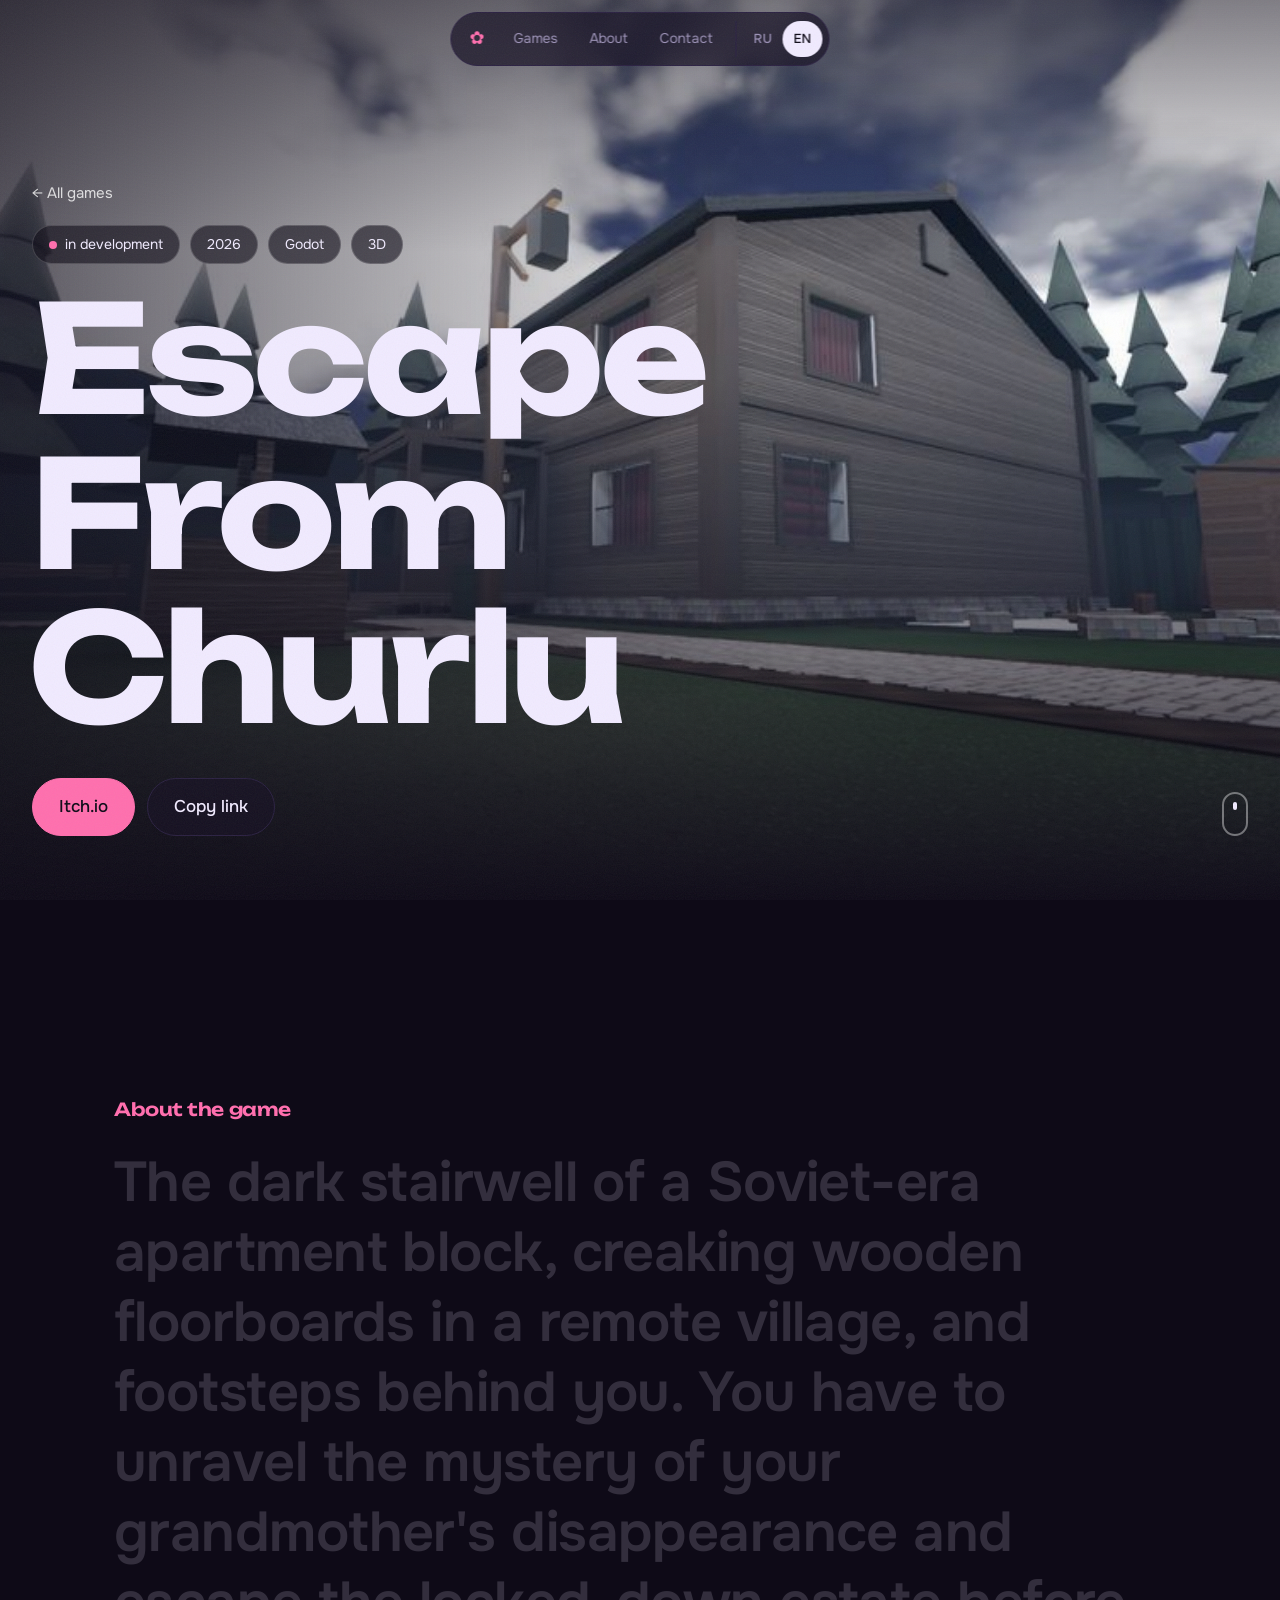
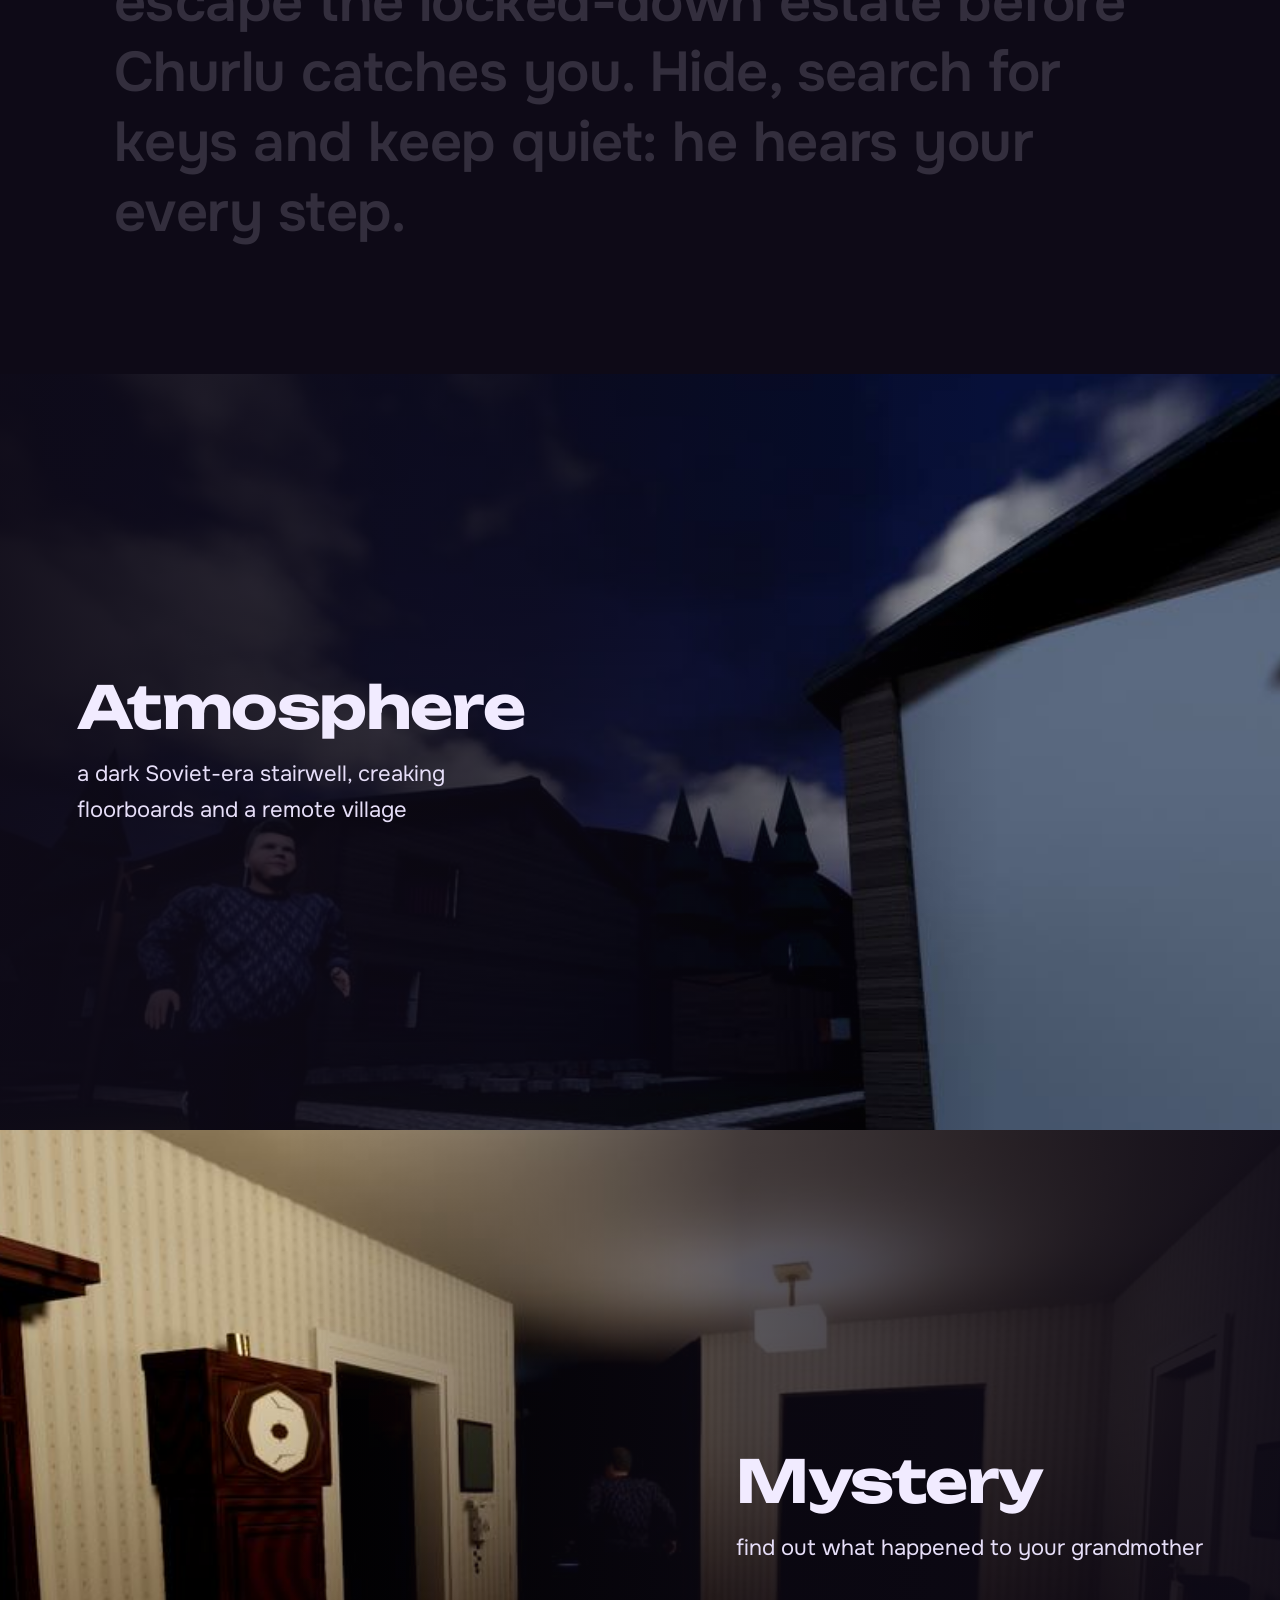
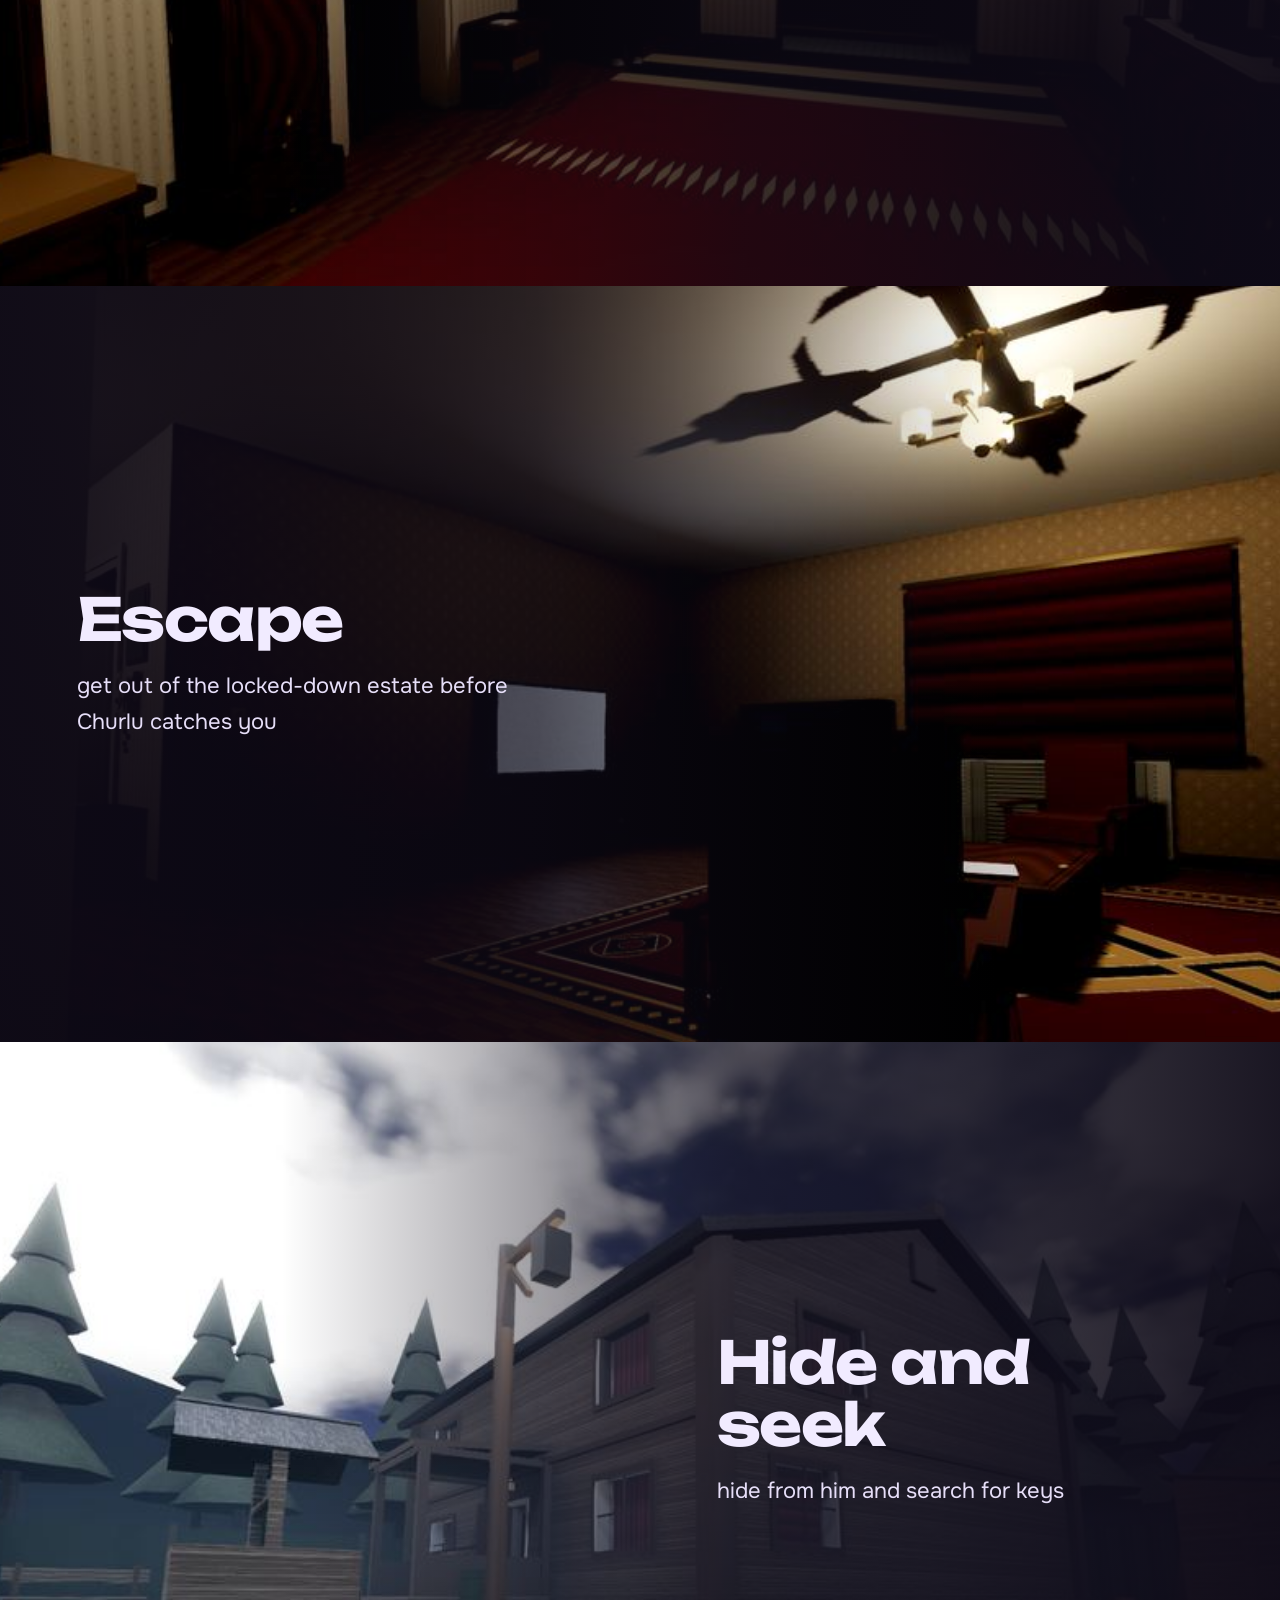
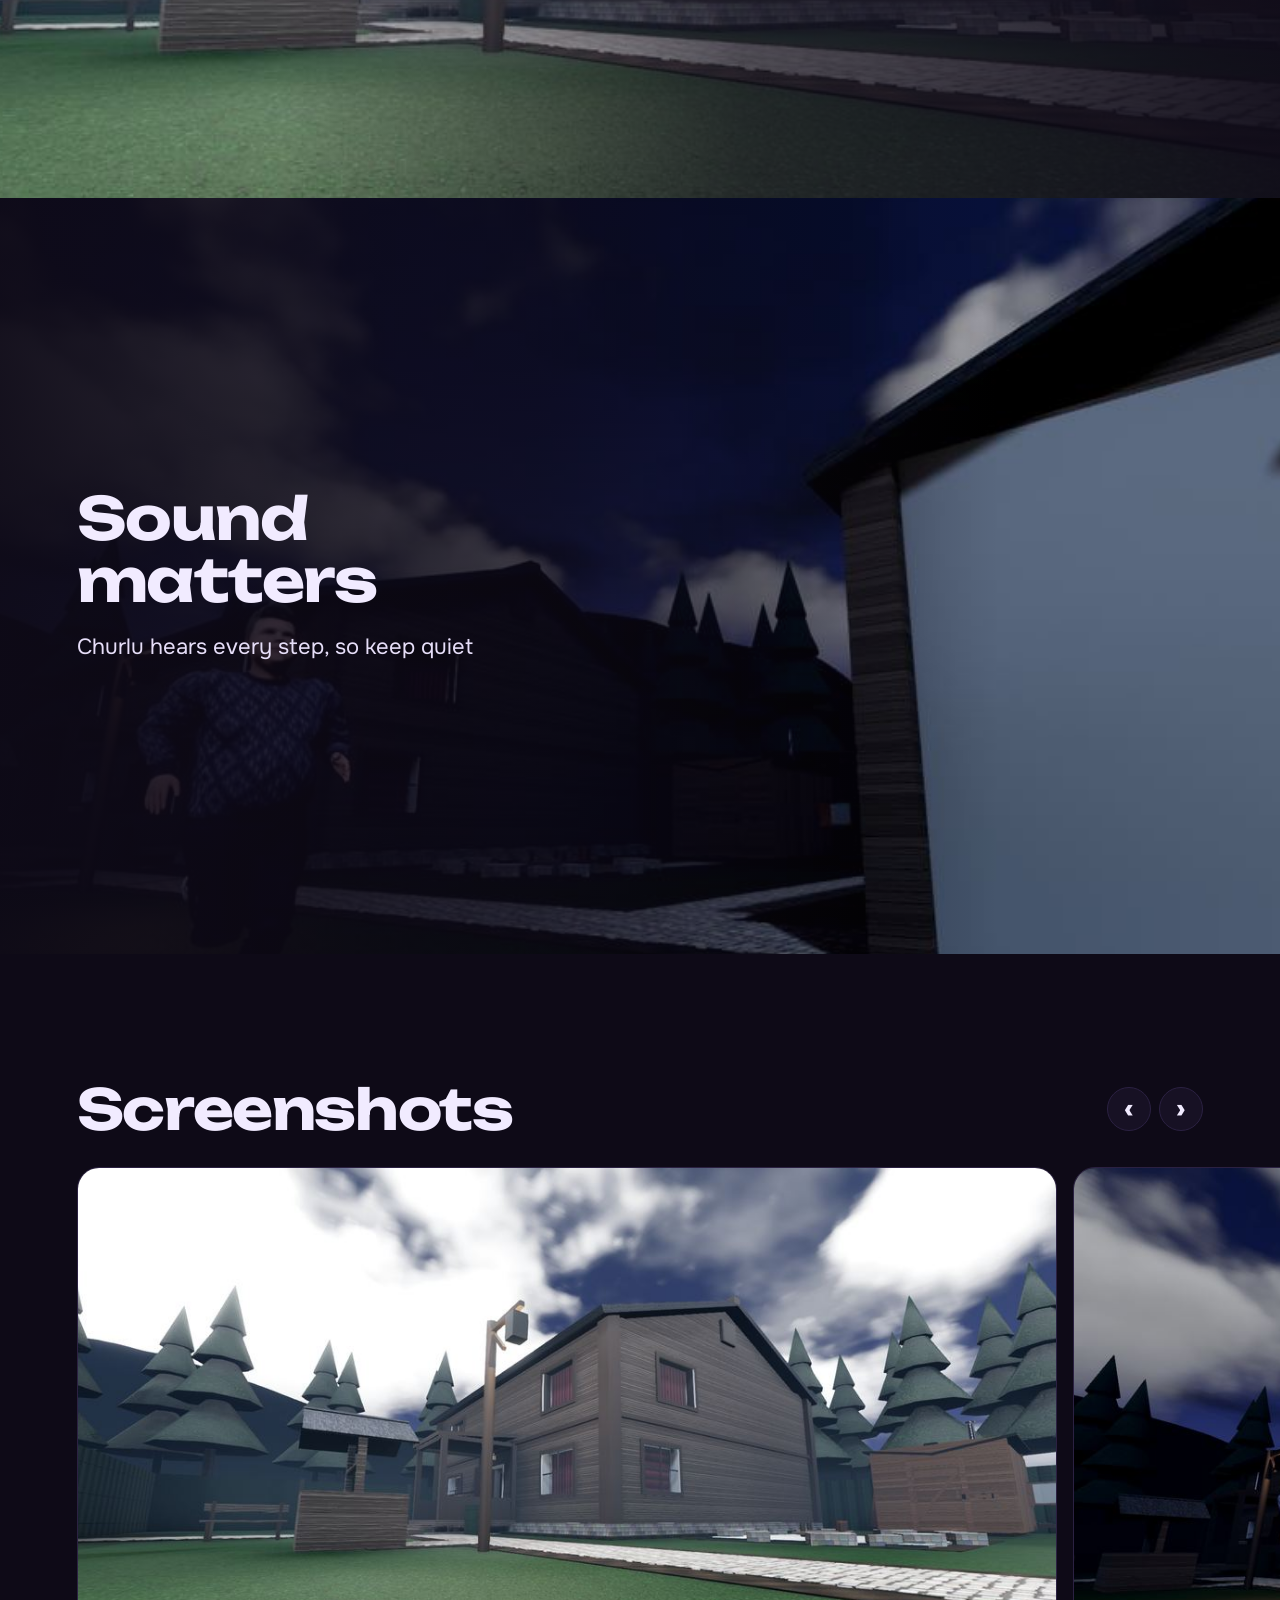
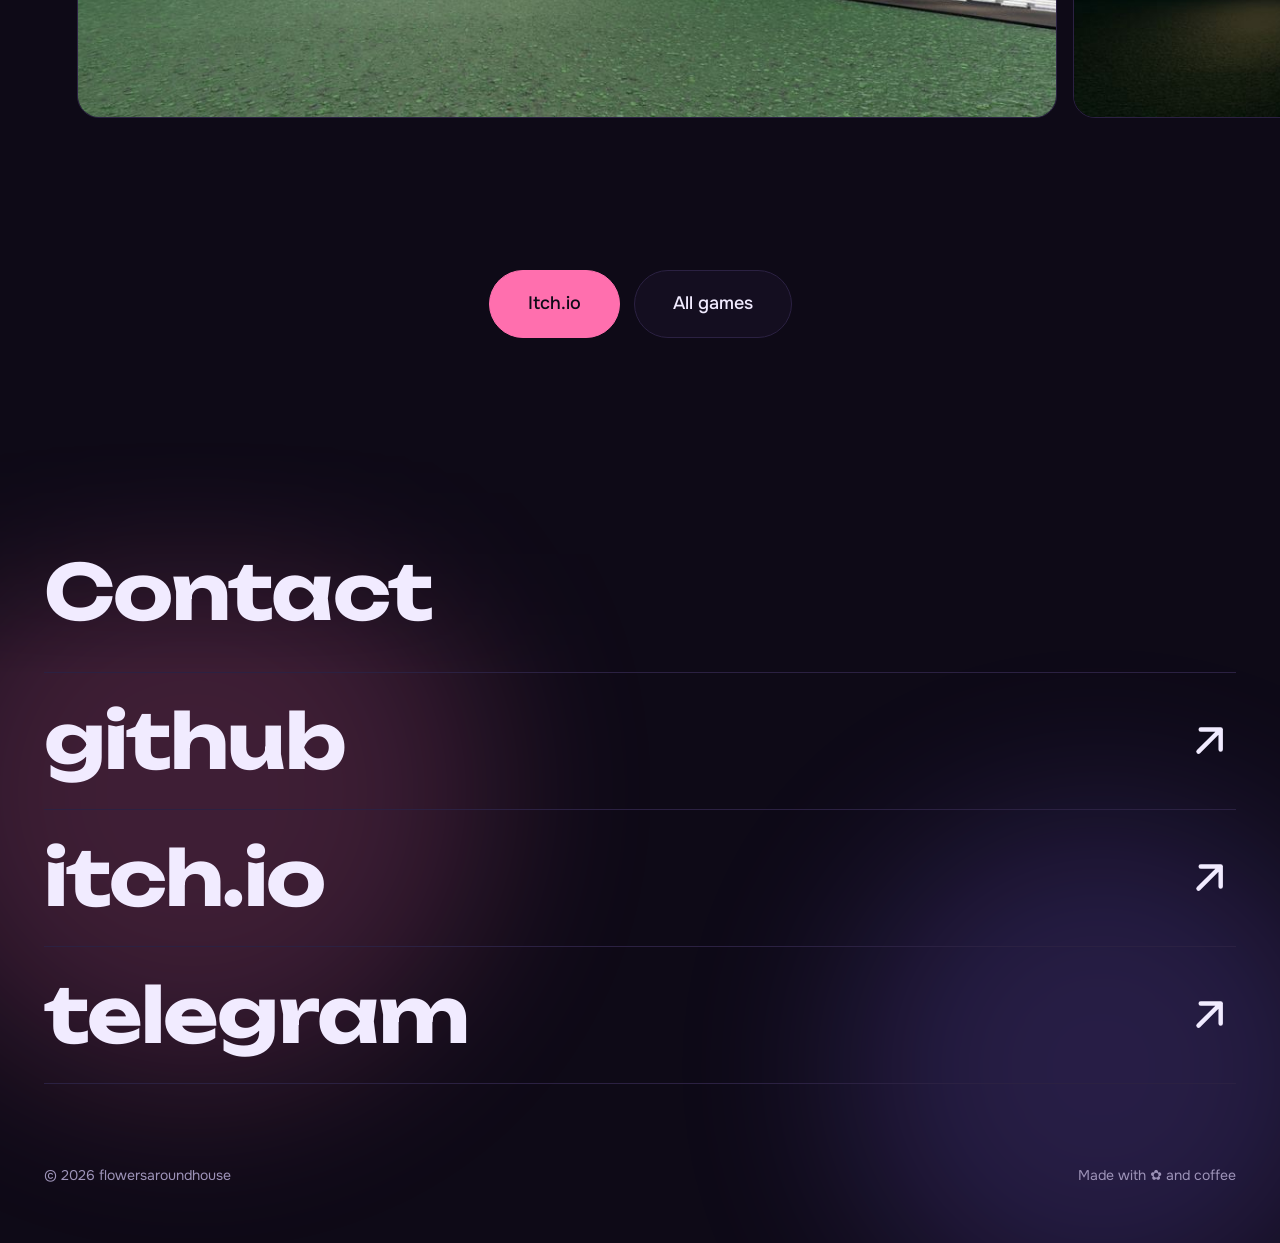
==== churlu.html @ ca3c733e "update html страницы короче теперь разные" ====
<!DOCTYPE html>
<html lang="ru">
<head>
<meta charset="utf-8">
<meta name="viewport" content="width=device-width, initial-scale=1, viewport-fit=cover">
<title>Escape From Churlu — flowersaroundhouse</title>
<meta name="description" content="Тёмный подъезд советской хрущёвки, скрип деревянных половиц в глухой деревне и шаги за спиной.">
<meta property="og:type" content="website">
<meta property="og:title" content="Escape From Churlu — flowersaroundhouse">
<meta property="og:description" content="Тёмный подъезд советской хрущёвки, скрип деревянных половиц в глухой деревне и шаги за спиной.">
<meta property="og:image" content="https://perfume009.github.io/og.jpg">
<meta property="og:image:width" content="1200">
<meta property="og:image:height" content="630">
<meta property="og:url" content="https://perfume009.github.io/churlu.html">
<meta name="twitter:card" content="summary_large_image">
<meta name="theme-color" content="#0e0a17">
<link rel="icon" href="data:image/svg+xml,%3Csvg xmlns='http://www.w3.org/2000/svg' viewBox='0 0 100 100'%3E%3Ctext y='.9em' font-size='90'%3E🌸%3C/text%3E%3C/svg%3E">
<link href="https://fonts.googleapis.com/css2?family=Onest:wght@400;500;600&family=Unbounded:wght@500;600;700&display=swap" rel="stylesheet">
<link rel="stylesheet" href="style.css">
</head>
<body data-game="churlu">
<nav id="nav"></nav>
<main id="gp"></main>
<div class="end" id="end"></div>
<script src="data.js"></script>
<script src="app.js"></script>
</body>
</html>
---- style.css ----
@view-transition{navigation:auto}
:root{--ink:#0e0a17;--ink2:#171124;--line:#2b2142;--text:#f1ebff;--dim:#9d93b8;--pink:#ff6fae;--gold:#ffd96a;--violet:#8b6cff;--d:'Unbounded','Onest',system-ui,sans-serif;--b:'Onest',system-ui,sans-serif;color-scheme:dark;box-sizing:border-box;padding-top:env(safe-area-inset-top,0px);padding-bottom:env(safe-area-inset-bottom,0px)}
html{scroll-padding-top:calc(80px + env(safe-area-inset-top,0px));scroll-behavior:smooth;background:var(--ink)}
*{box-sizing:border-box}
body{margin:0;background:var(--ink);color:var(--text);font:400 17px/1.65 var(--b);overflow-x:hidden;-webkit-font-smoothing:antialiased}
body::after{content:"";position:fixed;inset:0;pointer-events:none;z-index:60;opacity:.06;background:url("data:image/svg+xml;utf8,<svg xmlns='http://www.w3.org/2000/svg' width='160' height='160'><filter id='n'><feTurbulence type='fractalNoise' baseFrequency='.9' numOctaves='2' stitchTiles='stitch'/></filter><rect width='100%' height='100%' filter='url(%23n)'/></svg>")}
a{color:inherit}
:focus-visible{outline:2px solid var(--pink);outline-offset:3px}
button{font:inherit;cursor:pointer}
nav{position:fixed;top:calc(12px + env(safe-area-inset-top,0px));left:50%;transform:translateX(-50%);z-index:20;display:flex;align-items:center;gap:2px;padding:6px;border:1px solid var(--line);border-radius:99px;background:#171124b8;backdrop-filter:blur(14px);-webkit-backdrop-filter:blur(14px);animation:drop .9s 1s both cubic-bezier(.2,.8,.2,1)}
nav a{color:var(--dim);text-decoration:none;font-size:14px;padding:7px 15px;border-radius:99px;transition:.25s;white-space:nowrap}
nav a:hover{color:var(--text);background:#ffffff14}
.lg{display:flex;margin-left:6px;padding-left:6px;border-left:1px solid var(--line)}.lg button{border:0;background:none;color:var(--dim);font-size:13px;font-weight:500;padding:7px 11px;border-radius:99px;transition:.25s}.lg button:hover{color:var(--text)}.lg button.on{background:var(--text);color:var(--ink)}
nav .logo{color:var(--pink);font-size:18px;padding:5px 12px}
@keyframes drop{from{opacity:0;translate:0 -24px}}
.hero{position:relative;min-height:100svh;overflow:hidden;display:flex;align-items:center}
#bloom{width:100%;max-width:440px;height:auto;aspect-ratio:26/36;justify-self:center;image-rendering:pixelated;filter:drop-shadow(0 0 48px #ff6fae40)}
.bg{position:absolute;inset:0;overflow:hidden;pointer-events:none;-webkit-mask-image:linear-gradient(180deg,#000 72%,transparent);mask-image:linear-gradient(180deg,#000 72%,transparent)}
.bg i{position:absolute;border-radius:50%;filter:blur(90px);opacity:.38;will-change:transform}
.bg .a1{width:46vw;height:46vw;left:-8vw;top:8%;background:#ff6fae;animation:fl1 16s ease-in-out infinite alternate,bgin 2.4s ease both}
.bg .a2{width:40vw;height:40vw;right:-6vw;bottom:-10%;background:#8b6cff;animation:fl2 20s ease-in-out infinite alternate,bgin 2.4s ease both}
@keyframes fl1{to{transform:translate(12vw,10vh) scale(1.15)}}
@keyframes fl2{to{transform:translate(-10vw,-8vh) scale(1.2)}}
.end{position:relative;overflow:hidden;margin-top:40px}.end>section,.end>footer{position:relative;z-index:1}
.end .bg{-webkit-mask-image:linear-gradient(0deg,#000 70%,transparent);mask-image:linear-gradient(0deg,#000 70%,transparent)}
.end .ghost{display:none}.end .bg i{opacity:.2}
.ghost{position:absolute;inset:-12% -6%;display:flex;flex-direction:column;justify-content:center;gap:1.2vw;transform:rotate(-7deg)}
.gr{display:flex;width:max-content;margin:0;font:600 clamp(110px,17vw,280px)/1 var(--b);letter-spacing:-.04em;white-space:nowrap;color:#f1ebff0f;animation:gl 80s linear infinite,gin 1.8s cubic-bezier(.2,.8,.2,1) both}
.gr.rev{animation-direction:reverse,normal}.gr:nth-child(1){animation-delay:0s,.5s}.gr:nth-child(2){animation-delay:-22s,.75s}.gr:nth-child(3){animation-delay:-41s,1s}.gr:nth-child(4){animation-delay:-9s,1.25s}
.gr span{padding-right:.5em}
@keyframes gl{to{transform:translateX(-50%)}}
@keyframes gin{from{opacity:0;translate:0 80px}}
@keyframes bgin{from{opacity:0}}
.hin{position:relative;width:100%;max-width:1400px;margin:0 auto;padding:110px 32px 56px;display:grid;grid-template-columns:minmax(0,1.15fr) minmax(0,.85fr);gap:40px;align-items:center}
h1{font:700 clamp(46px,8vw,124px)/.98 var(--d);letter-spacing:-.03em;margin:0 0 30px}
h1 .w{display:block;overflow:hidden;padding:0 .1em .07em;margin-left:-.1em}h1 .w:nth-child(2) i{margin-left:-.012em}h1 .w:nth-child(3) i{margin-left:-.03em}
h1 .w i{display:block;font-style:normal;transform:translateY(112%);animation:up 1.2s cubic-bezier(.2,.8,.2,1) forwards;animation-delay:calc(.16s*var(--i) + .25s)}
@keyframes up{to{transform:none}}
.role{display:flex;align-items:center;gap:14px;margin:0 0 30px;font:500 clamp(18px,2.4vw,26px)/1.3 var(--b);animation:fade 1s 1.1s both}
.role::before{content:"";width:34px;height:2px;background:var(--pink);flex:none}
#role{display:inline-block;transition:opacity .45s,translate .45s}#role.out{opacity:0;translate:0 -10px}
.cta{display:flex;gap:12px;flex-wrap:wrap;animation:fade 1s 1.3s both}
@keyframes fade{from{opacity:0;translate:0 16px}}
.btn{display:inline-flex;align-items:center;gap:10px;padding:14px 26px;border-radius:99px;border:1px solid var(--line);background:#171124aa;color:var(--text);text-decoration:none;font-weight:500;transition:transform .3s cubic-bezier(.2,.8,.2,1),background .3s,border-color .3s,color .3s}
.btn:hover{transform:translateY(-3px);border-color:var(--text)}
.btn.p{background:var(--pink);border-color:var(--pink);color:var(--ink)}
.btn.p:hover{background:var(--gold);border-color:var(--gold)}
section{max-width:1240px;margin:0 auto;padding:120px 24px 0}
h2{font:700 clamp(34px,6vw,76px)/1.05 var(--d);letter-spacing:-.025em;margin:0 0 40px}
.rv{opacity:0;translate:0 26px;transition:opacity .8s ease,translate .9s cubic-bezier(.2,.8,.2,1)}.rv.in{opacity:1;translate:none}
.tools{display:flex;flex-wrap:wrap;gap:10px;align-items:center;margin-bottom:30px}
.tools input{flex:1 1 220px;max-width:340px;padding:11px 20px;border-radius:99px;border:1px solid var(--line);background:var(--ink2);color:var(--text);font:inherit;font-size:15px;outline:none;transition:border-color .2s}
.tools input:focus{border-color:var(--pink)}
.chip{padding:8px 16px;border-radius:99px;border:1px solid var(--line);background:none;color:var(--dim);font-size:14px;transition:.25s;margin:0 4px 0 0}
.chip:hover{color:var(--text);border-color:var(--dim)}.chip.on{background:var(--text);border-color:var(--text);color:var(--ink)}
.grid{display:grid;grid-template-columns:repeat(auto-fill,minmax(min(100%,320px),1fr));gap:22px}
.card{display:block;color:inherit;text-decoration:none;position:relative;border-radius:28px;background:var(--ink2);border:1px solid var(--line);overflow:hidden;cursor:pointer;opacity:0;translate:0 30px;transform:perspective(900px) rotateX(var(--rx,0deg)) rotateY(var(--ry,0deg));transition:opacity .7s ease var(--dl,0s),translate .8s cubic-bezier(.2,.8,.2,1) var(--dl,0s),transform .3s ease-out,border-color .3s}
.card.in{opacity:1;translate:none}
.card::after{content:"";position:absolute;inset:0;background:radial-gradient(340px circle at var(--mx,50%) var(--my,0%),#ffffff16,transparent 60%);opacity:0;transition:opacity .3s;pointer-events:none}
.card:hover::after,.card:focus-visible::after{opacity:1}
.card:hover,.card:focus-visible{border-color:hsl(var(--h) 70% 62%)}
.cover{aspect-ratio:16/10;display:grid;place-items:center;background:radial-gradient(circle at 50% 125%,hsl(var(--h) 70% 40%),hsl(var(--h) 45% 13%) 72%)}
.cover canvas{height:64%;aspect-ratio:1;image-rendering:pixelated;filter:drop-shadow(0 14px 22px #0009);transition:transform .6s cubic-bezier(.2,.8,.2,1)}
.card:hover canvas{transform:scale(1.14) rotate(-5deg)}
.cover{position:relative;overflow:hidden}.cover img{position:absolute;inset:0;width:100%;height:100%;object-fit:cover;display:block;transition:transform .8s cubic-bezier(.2,.8,.2,1)}.card:hover .cover img{transform:scale(1.06)}
.card .cover::before{content:"";position:absolute;inset:0;z-index:1;pointer-events:none;background:repeating-linear-gradient(0deg,#0000 0 2px,#00000030 2px 3px);opacity:.45;transition:opacity .4s}
.card .cover::after{content:"";position:absolute;inset:0;z-index:1;pointer-events:none;background:radial-gradient(ellipse at center,transparent 50%,#000000b3 100%)}
.card:hover .cover::before{opacity:1}
.card:hover .cover img{animation:glitch 2.6s steps(1) infinite}
.card.plain .cover::before,.card.plain .cover::after{display:none}.card.plain:hover .cover img{animation:none}
@keyframes glitch{0%,84%,100%{transform:scale(1.06)}86%{transform:scale(1.07) translate(-5px,2px);filter:hue-rotate(50deg) saturate(1.7)}88%{transform:scale(1.07) translate(5px,-2px);filter:hue-rotate(-50deg) contrast(1.3)}90%{transform:scale(1.06);filter:brightness(1.5)}92%{transform:scale(1.06);filter:none}}
.vp{position:absolute;inset:0;width:100%;height:100%;border:0;color:var(--text);display:grid;place-content:center;gap:10px;text-align:center;background:radial-gradient(circle at 50% 120%,hsl(var(--h) 60% 30%),#0b0814 70%)}
.vp span{font-size:48px;line-height:1}.vp em{font-style:normal;font-size:15px;color:var(--dim)}
.gn{position:absolute;top:50%;translate:0 -50%;width:42px;height:42px;border-radius:50%;border:1px solid #ffffff30;background:#0e0a1799;color:var(--text);font-size:22px;line-height:1;z-index:3;transition:.25s}.gn:hover{background:var(--text);color:var(--ink)}.pv{left:12px}.nx{right:12px}
#lb{pointer-events:none;position:fixed;inset:0;z-index:50;display:grid;place-items:center;background:#000000ea;backdrop-filter:blur(6px);-webkit-backdrop-filter:blur(6px);opacity:0;visibility:hidden;transition:opacity .3s,visibility .3s;overflow:hidden}
#lb.on{opacity:1;visibility:visible;pointer-events:auto}
#lbi{max-width:96vw;max-height:84svh;object-fit:contain;border-radius:10px;cursor:zoom-in;touch-action:none;transition:transform .35s cubic-bezier(.2,.8,.2,1),transform-origin .12s}
#lbi.z{transform:scale(2.4);cursor:zoom-out}
#lbx{position:absolute;top:calc(14px + env(safe-area-inset-top,0px));right:14px;width:44px;height:44px;border-radius:50%;border:1px solid #ffffff30;background:#0e0a1799;color:var(--text);font-size:18px;line-height:1;z-index:3;transition:.25s}#lbx:hover{background:var(--text);color:var(--ink)}
#lbc{position:absolute;bottom:calc(18px + env(safe-area-inset-bottom,0px));left:0;right:0;text-align:center;color:var(--dim);font-size:14px;pointer-events:none}
::view-transition-old(root){animation:vtout .3s ease-in both}
::view-transition-new(root){animation:vtin .55s cubic-bezier(.2,.8,.2,1) both}
@keyframes vtout{to{opacity:0;transform:scale(.985) translateY(-14px)}}
@keyframes vtin{from{opacity:0;transform:translateY(32px)}}
.sr{position:absolute;width:1px;height:1px;overflow:hidden;clip:rect(0 0 0 0);white-space:nowrap}
.gh{position:relative;height:100svh;min-height:560px;overflow:hidden;display:flex;align-items:flex-end}
.gh-img{position:absolute;inset:-6% 0;width:100%;height:112%;object-fit:cover;animation:kb 2.6s cubic-bezier(.2,.8,.2,1) both}
@keyframes kb{from{scale:1.18;opacity:0}}
.gh-fall{position:absolute;inset:0;background:radial-gradient(circle at 50% 120%,hsl(var(--h) 70% 40%),hsl(var(--h) 45% 10%) 72%)}
.gh::after{content:"";position:absolute;inset:0;pointer-events:none;background:linear-gradient(180deg,#0e0a1788 0%,#0e0a1700 28%,#0e0a1700 42%,#0e0a17 100%),linear-gradient(90deg,#0e0a17b0,#0e0a1700 62%)}
.gh-in{position:relative;z-index:2;width:100%;max-width:1400px;margin:0 auto;padding:0 32px 64px}
.gh h1{font:700 clamp(40px,var(--fs,12vw),150px)/.96 var(--d);letter-spacing:-.03em;margin:0 0 28px}
.gback{display:inline-flex;gap:8px;margin-bottom:20px;color:#ffffffcc;text-decoration:none;font-size:15px;transition:color .25s,transform .25s}.gback:hover{color:#fff;transform:translateX(-4px)}
.gpills{display:flex;flex-wrap:wrap;align-items:center;gap:10px;margin-bottom:22px;animation:fade 1s .9s both}
.gpill{display:inline-flex;align-items:center;gap:8px;padding:7px 16px;border-radius:99px;background:#0e0a1799;border:1px solid #ffffff2b;backdrop-filter:blur(8px);-webkit-backdrop-filter:blur(8px);font-size:14px}.gpill i{width:8px;height:8px;border-radius:50%;background:var(--c)}
.gcue{position:absolute;right:32px;bottom:64px;z-index:2;width:26px;height:44px;border:2px solid #ffffff66;border-radius:99px}
.gcue::after{content:"";position:absolute;left:50%;top:8px;width:4px;height:8px;margin-left:-2px;border-radius:2px;background:var(--text);animation:cue 1.8s ease-in-out infinite}
@keyframes cue{50%{transform:translateY(14px);opacity:.2}}
.still .gh-img,.still .gpills,.still .gh .cta{animation:none}.still h1 .w i{animation:none;transform:none}
.story{max-width:1100px;margin:0 auto;padding:22vh 24px 14vh}
.story h2{font:600 18px var(--d);color:var(--pink);margin:0 0 28px}
.story p{margin:0;font:600 clamp(26px,4.4vw,56px)/1.25 var(--b);letter-spacing:-.01em}
.sw{opacity:.16;transition:opacity .4s}.sw.on{opacity:1}
.fp{position:relative;min-height:84svh;overflow:hidden;display:flex;align-items:center}.fp.r{justify-content:flex-end}
.fbg{position:absolute;inset:-14% 0;height:128%;width:100%;background:radial-gradient(circle at 70% 40%,hsl(var(--h) 60% 28%),#0e0a17 70%)}.fbg img{width:100%;height:100%;object-fit:cover;display:block}
.fp::before{content:"";position:absolute;inset:0;z-index:1;background:linear-gradient(90deg,#0e0a17f2 0%,#0e0a17b0 42%,#0e0a1700 78%)}.fp.r::before{background:linear-gradient(270deg,#0e0a17f2 0%,#0e0a17b0 42%,#0e0a1700 78%)}
.fc{position:relative;z-index:2;max-width:640px;padding:0 max(24px,6vw)}
.fc h3{font:700 clamp(30px,4.6vw,64px)/1.05 var(--d);letter-spacing:-.025em;margin:0 0 18px}
.fc p{margin:0;font-size:clamp(17px,1.8vw,22px);color:#e6def8}
.gsec,.gtr{padding:14vh 0 0}.gtr{max-width:1100px;margin:0 auto;padding-inline:24px}
.gsec h2,.gtr h2{font:700 clamp(28px,4.4vw,56px)/1.05 var(--d);letter-spacing:-.025em;margin:0 0 28px;display:flex;justify-content:space-between;align-items:center;gap:16px}
.gsec h2{padding:0 max(24px,6vw)}
.gbs{display:flex;gap:8px}.gb{width:44px;height:44px;border-radius:50%;border:1px solid var(--line);background:var(--ink2);color:var(--text);font-size:22px;line-height:1;transition:.25s}.gb:hover{background:var(--text);color:var(--ink)}
.gtrack{display:flex;gap:16px;overflow-x:auto;scroll-snap-type:x mandatory;padding:0 max(24px,6vw) 8px;scrollbar-width:none}.gtrack::-webkit-scrollbar{display:none}
.gtrack button{flex:0 0 min(82vw,980px);aspect-ratio:16/9;padding:0;border:1px solid var(--line);border-radius:22px;overflow:hidden;scroll-snap-align:center;cursor:zoom-in;background:var(--ink2)}
.gtrack img{width:100%;height:100%;object-fit:cover;display:block;transition:transform .7s cubic-bezier(.2,.8,.2,1)}.gtrack button:hover img{transform:scale(1.05)}
.vwrap{position:relative;aspect-ratio:16/9;border-radius:24px;overflow:hidden;border:1px solid var(--line)}.vwrap iframe{position:absolute;inset:0;width:100%;height:100%;border:0}
.gend{max-width:1100px;margin:0 auto;padding:16vh 24px 6vh;display:flex;flex-wrap:wrap;justify-content:center;gap:14px}.gend .btn{padding:18px 38px;font-size:18px}
@media (max-width:720px){.gh-in{padding:0 24px 56px}.gcue{right:24px;bottom:56px}.fp{align-items:flex-end;min-height:78svh}.fp::before,.fp.r::before{background:linear-gradient(0deg,#0e0a17f2 0%,#0e0a17b0 52%,#0e0a1700 92%)}.fc{padding-bottom:44px}}
.dv .row b{font-size:clamp(17px,2vw,24px);line-height:1.3}
.bd{padding:20px 24px 24px}
.card h3{font:600 21px/1.2 var(--d);letter-spacing:-.01em;margin:0 0 8px}
.meta{display:flex;align-items:center;gap:10px;color:var(--dim);font-size:14px;margin-bottom:10px}
.meta .dot{width:8px;height:8px;border-radius:50%;background:var(--c)}
.card p{margin:0 0 14px;color:#cfc6e6;font-size:16px;line-height:1.5}
.tags span{display:inline-block;font-size:13px;border:1px solid var(--line);border-radius:99px;padding:2px 12px;margin:0 6px 6px 0;color:var(--dim)}
.empty{color:var(--dim);grid-column:1/-1}
.stats{display:grid;grid-template-columns:repeat(auto-fit,minmax(150px,1fr));border-top:1px solid var(--line);margin-top:56px}
.stat{padding:28px 20px 6px 0}
.stat b{display:block;font:700 clamp(42px,7vw,92px)/1 var(--d);letter-spacing:-.03em;font-variant-numeric:tabular-nums}
.stat span{color:var(--dim);font-size:15px}
.big{font:500 clamp(22px,3.3vw,38px)/1.35 var(--b);max-width:34ch;margin:0}
.marq{overflow:hidden;margin-top:90px;border-block:1px solid var(--line);padding:24px 0;-webkit-mask-image:linear-gradient(90deg,transparent,#000 8%,#000 92%,transparent);mask-image:linear-gradient(90deg,transparent,#000 8%,#000 92%,transparent)}
.track{display:flex;width:max-content;animation:mq 34s linear infinite}
.marq:hover .track{animation-play-state:paused}
.track span{display:flex;align-items:center;gap:48px;padding-right:48px;font:700 clamp(30px,5vw,60px) var(--d);color:#f1ebff4d;white-space:nowrap;transition:color .3s}
.track span:hover{color:var(--text)}
.track span::after{content:"✿";color:var(--pink);-webkit-text-stroke:0;font-size:.55em}
@keyframes mq{to{transform:translateX(-50%)}}
.log{margin-top:90px;border-top:1px solid var(--line)}
.row{display:grid;grid-template-columns:minmax(96px,220px) 1fr;gap:24px;padding:30px 0;border-bottom:1px solid var(--line);transition:padding .45s cubic-bezier(.2,.8,.2,1)}
.row:hover{padding-left:16px}
.row b{font:700 clamp(26px,4vw,48px)/1 var(--d);color:var(--pink)}
.row p{margin:0;font-size:clamp(17px,2vw,21px);max-width:46ch;align-self:center}
.links a{display:flex;justify-content:space-between;align-items:center;gap:20px;padding:30px 0;border-top:1px solid var(--line);text-decoration:none;font:700 clamp(30px,6.4vw,76px)/1 var(--d);letter-spacing:-.025em;transition:padding .45s cubic-bezier(.2,.8,.2,1),color .3s}
.links a:last-child{border-bottom:1px solid var(--line)}
.links a:hover{padding-left:22px;color:var(--pink)}
.links svg{width:.7em;height:.7em;flex:none;transition:transform .45s cubic-bezier(.2,.8,.2,1)}
.links a:hover svg{transform:translate(8px,-8px)}
footer{max-width:1240px;margin:0 auto;padding:80px 24px 56px;color:var(--dim);font-size:14px;display:flex;justify-content:space-between;gap:12px;flex-wrap:wrap}
@media (max-width:640px){nav a{padding:7px 8px}.lg{margin-left:2px;padding-left:2px}.lg button{padding:7px 8px}.row{grid-template-columns:1fr;gap:6px}.hin{grid-template-columns:1fr;padding-inline:24px}.txt{position:relative;z-index:1}h1{font-size:clamp(46px,15vw,100px)}#bloom{position:static;width:min(56vw,230px);justify-self:center;margin-top:6px;opacity:1}.hin{gap:22px;padding-top:96px}.role{font-size:16px;gap:10px;margin-bottom:22px}.role::before{width:22px}}
@media (prefers-reduced-motion:reduce){*{animation:none!important;transition:none!important}html{scroll-behavior:auto}h1 .w i{transform:none}.rv,.card{opacity:1;translate:none}}
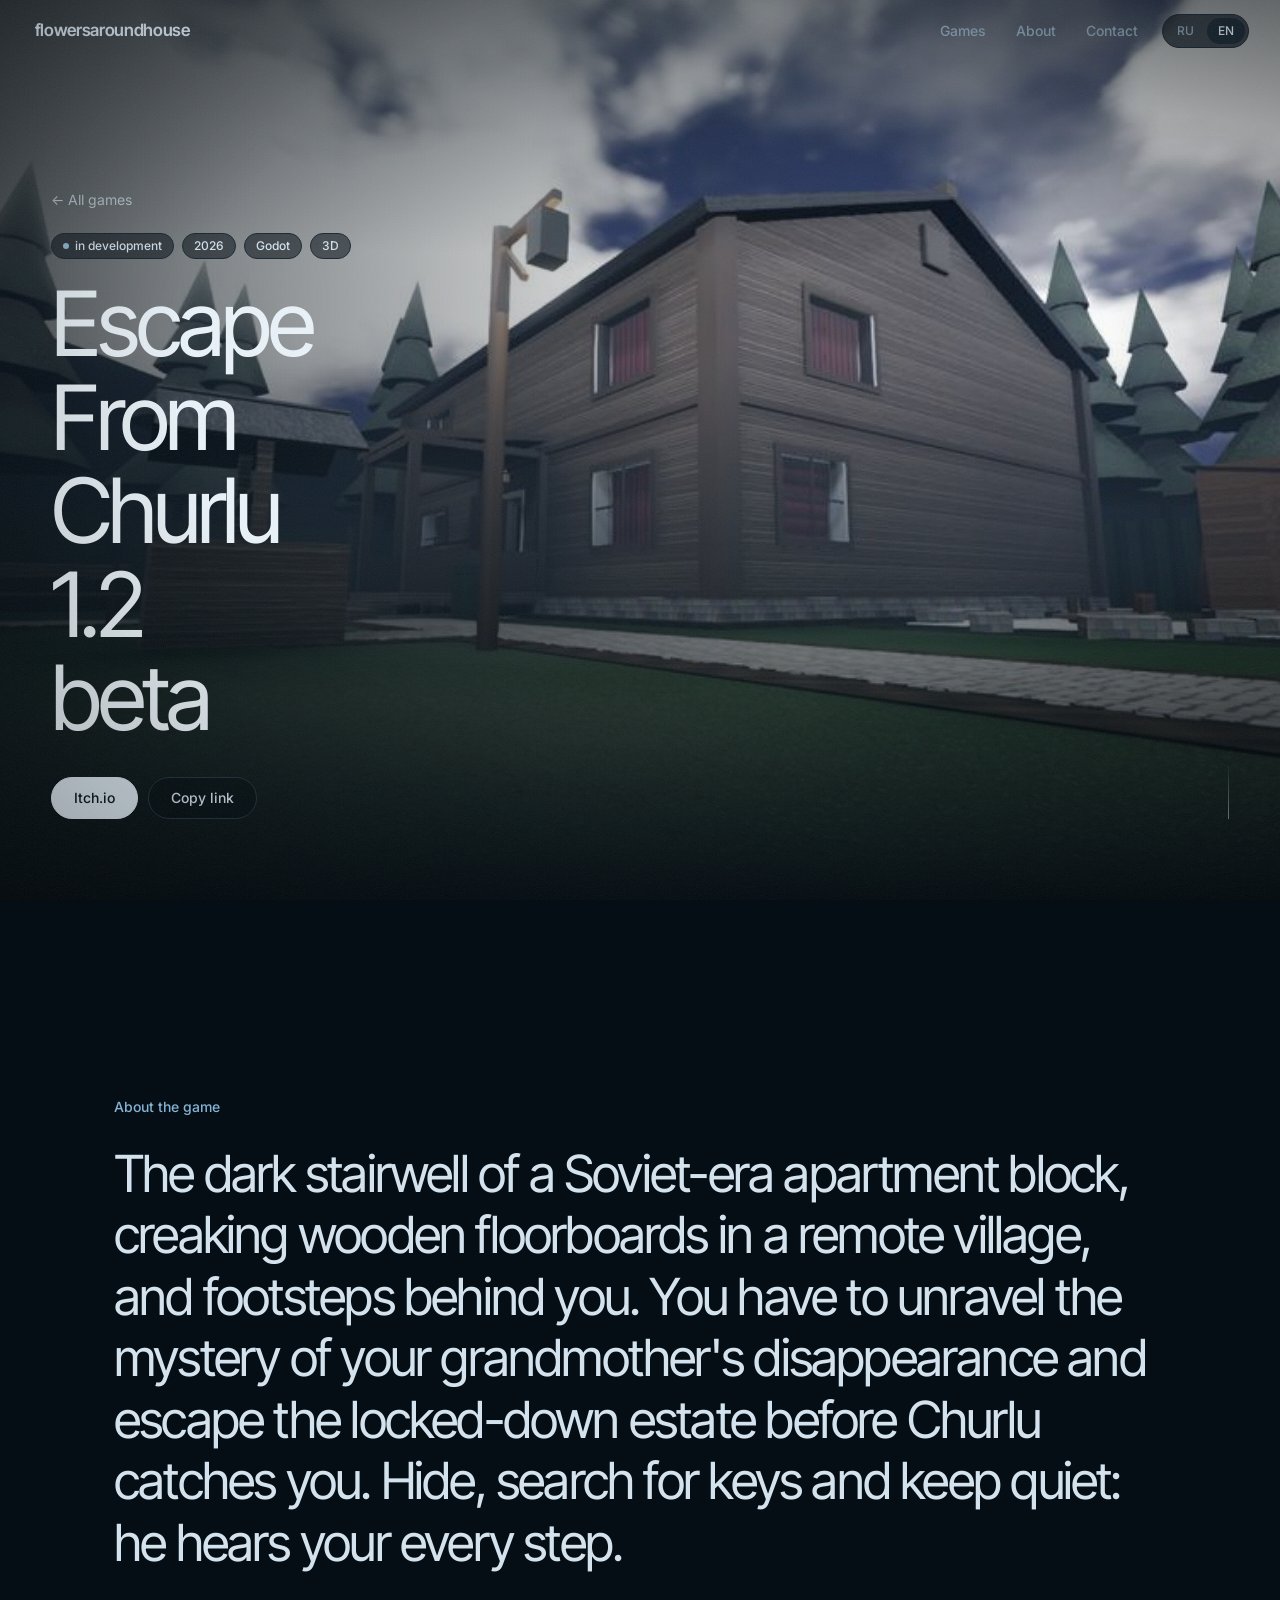
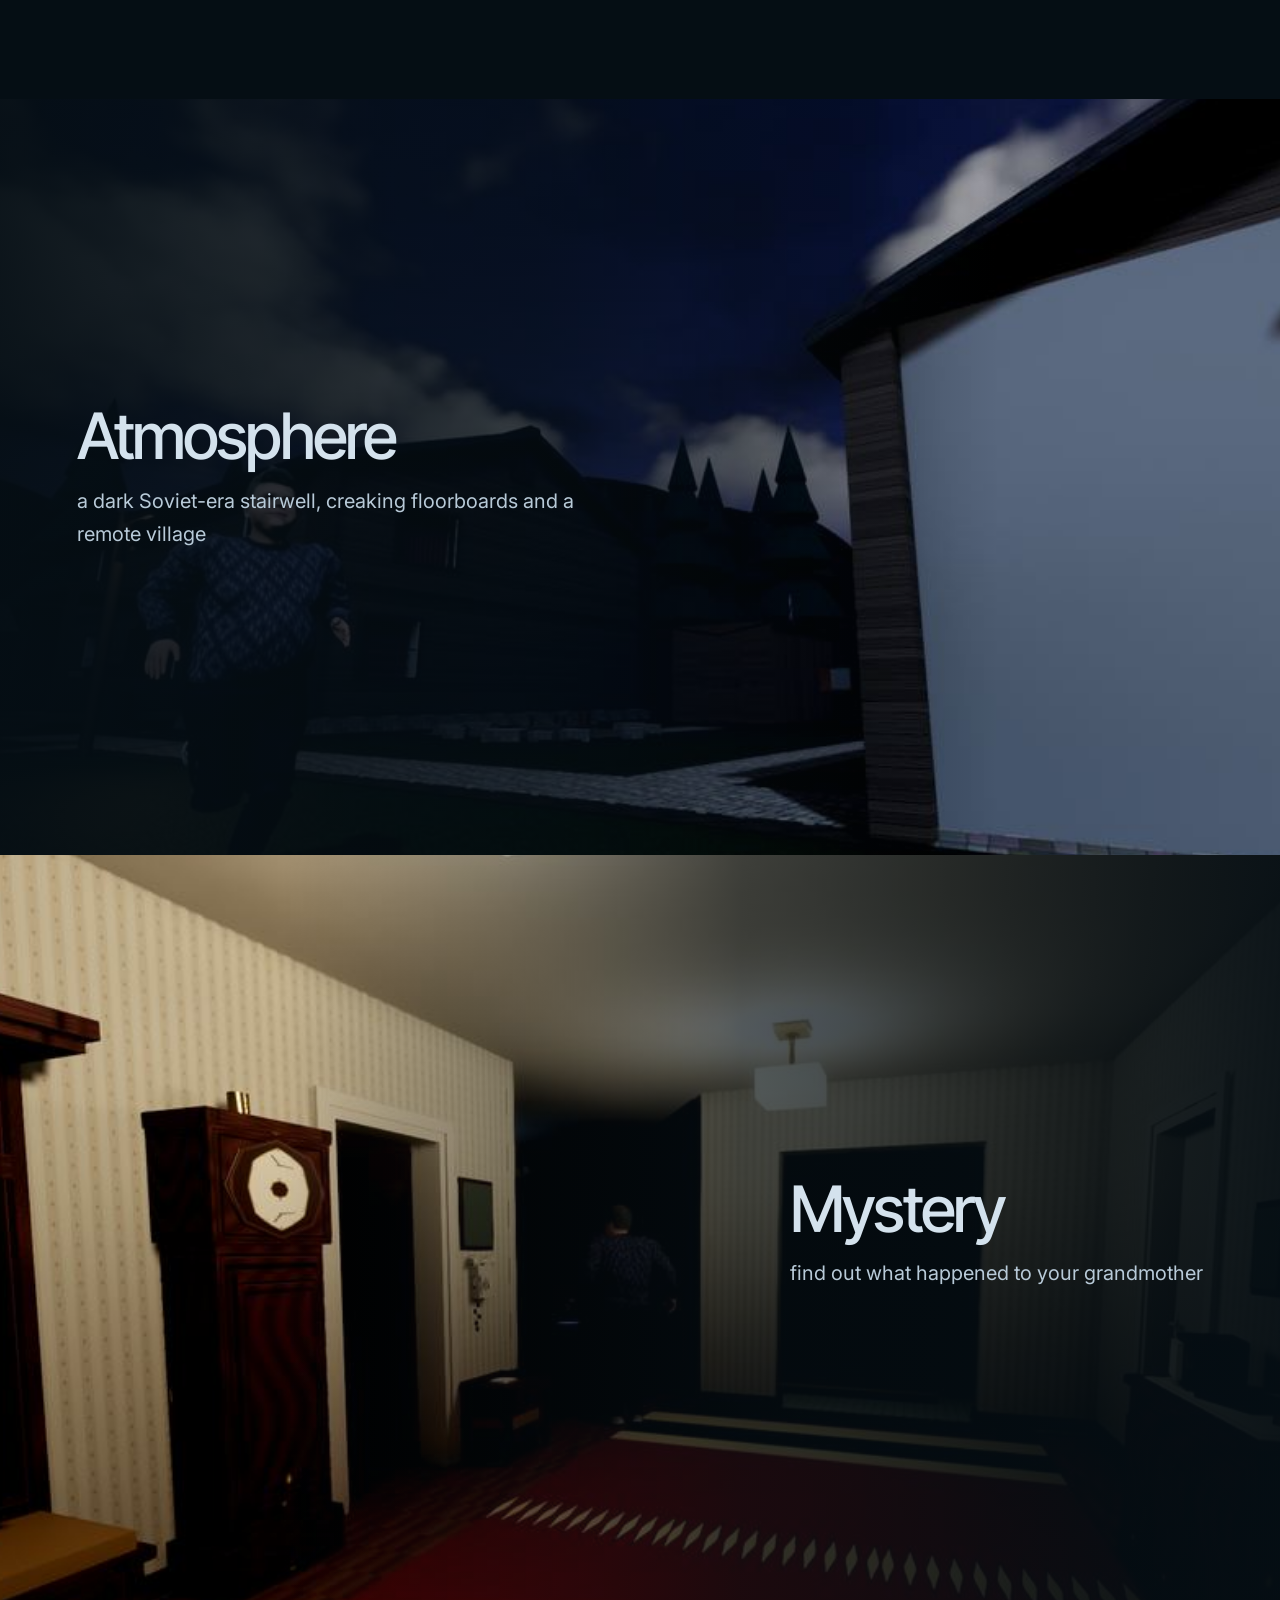
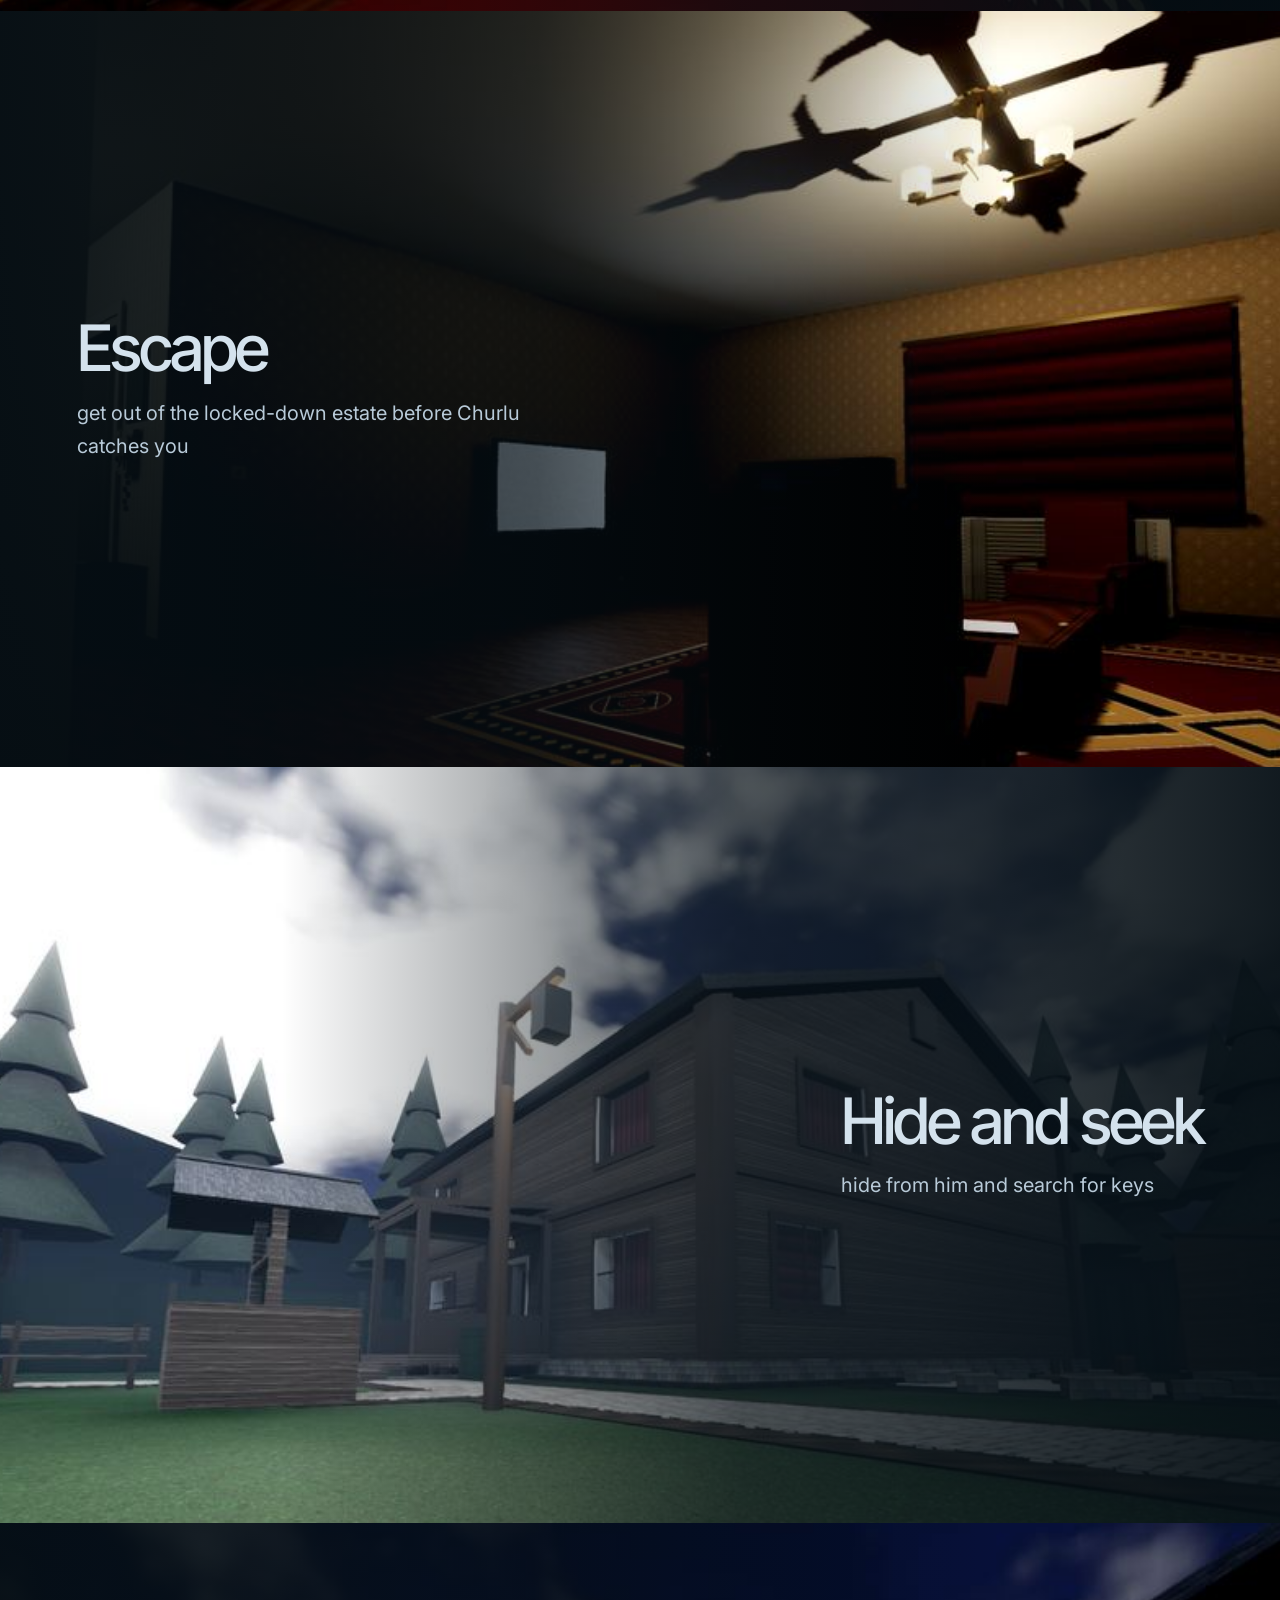
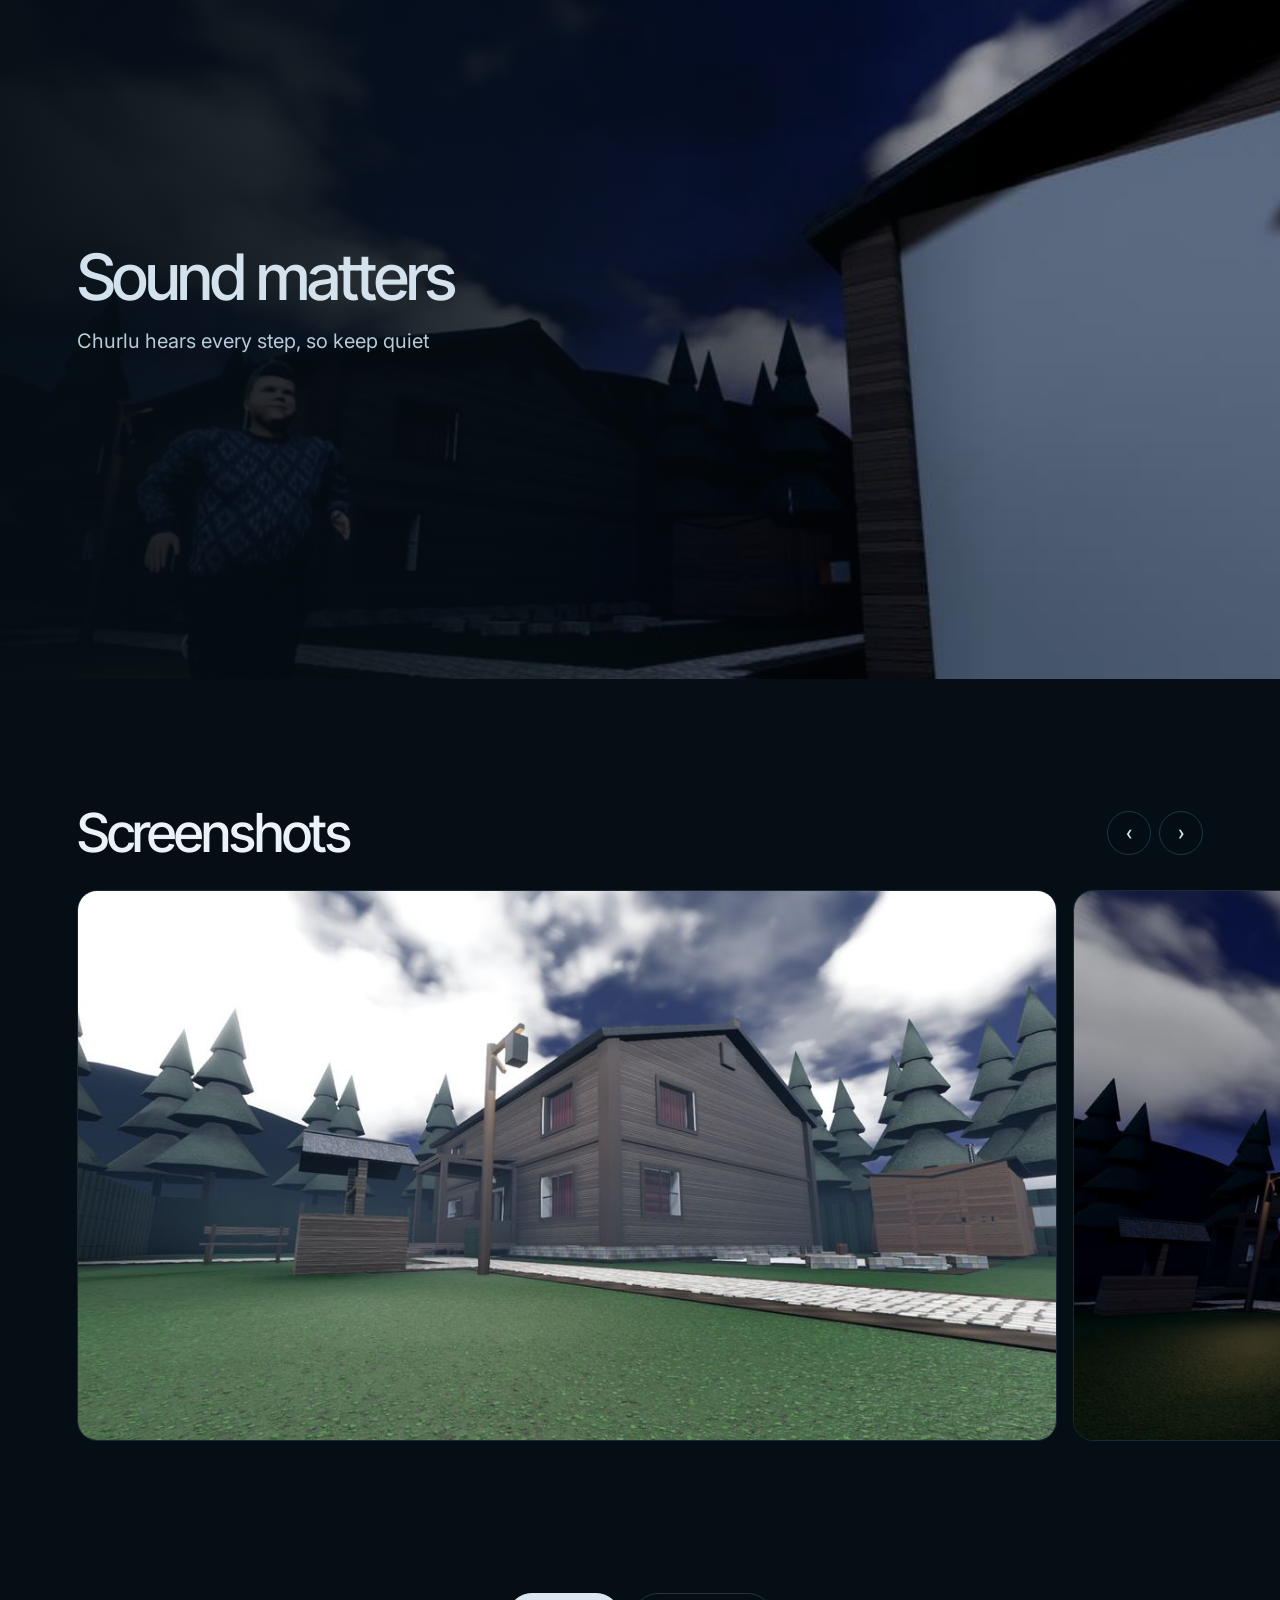
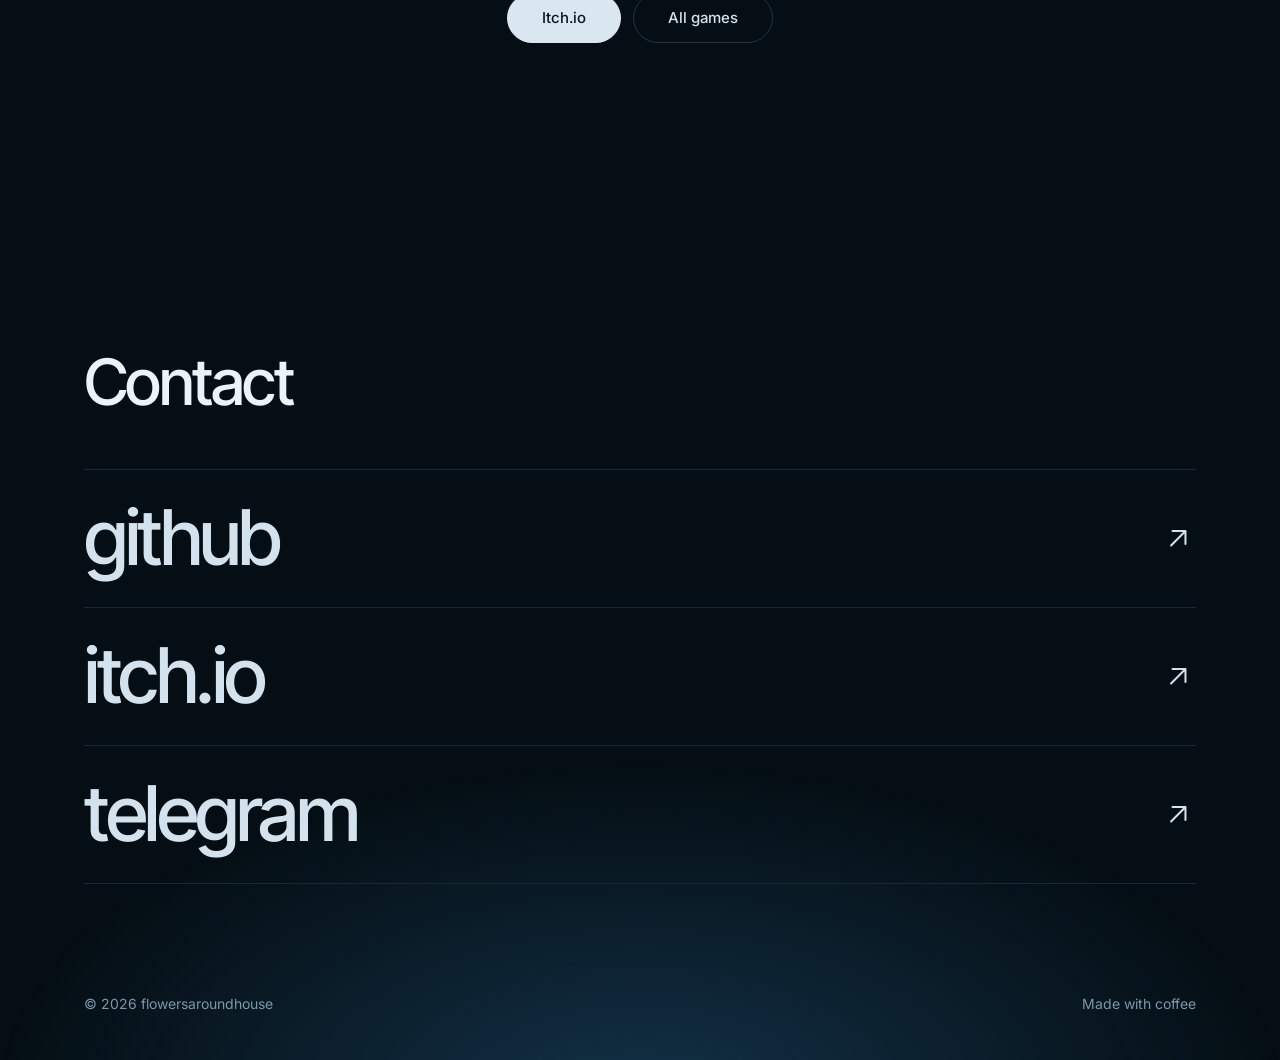
==== commit 9a865556: "Add files via upload" ====
--- a/churlu.html
+++ b/churlu.html
@@ -13,9 +13,9 @@
 <meta property="og:image:height" content="630">
 <meta property="og:url" content="https://perfume009.github.io/churlu.html">
 <meta name="twitter:card" content="summary_large_image">
-<meta name="theme-color" content="#0e0a17">
-<link rel="icon" href="data:image/svg+xml,%3Csvg xmlns='http://www.w3.org/2000/svg' viewBox='0 0 100 100'%3E%3Ctext y='.9em' font-size='90'%3E🌸%3C/text%3E%3C/svg%3E">
-<link href="https://fonts.googleapis.com/css2?family=Onest:wght@400;500;600&family=Unbounded:wght@500;600;700&display=swap" rel="stylesheet">
+<meta name="theme-color" content="#050c13">
+<link rel="icon" href="data:image/svg+xml,%3Csvg xmlns='http://www.w3.org/2000/svg' viewBox='0 0 32 32'%3E%3Crect width='32' height='32' fill='%231d5a82'/%3E%3Crect x='13' y='8' width='6' height='5' fill='%23040d15'/%3E%3Crect x='11' y='13' width='10' height='9' fill='%23040d15'/%3E%3Crect x='11' y='22' width='4' height='4' fill='%23040d15'/%3E%3Crect x='17' y='22' width='4' height='4' fill='%23040d15'/%3E%3C/svg%3E">
+<link href="https://fonts.googleapis.com/css2?family=Inter+Tight:wght@300;400;500;600&family=Inter:wght@300;400;500;600&display=swap" rel="stylesheet">
 <link rel="stylesheet" href="style.css">
 </head>
 <body data-game="churlu">
--- a/style.css
+++ b/style.css
@@ -1,152 +1,204 @@
 @view-transition{navigation:auto}
-:root{--ink:#0e0a17;--ink2:#171124;--line:#2b2142;--text:#f1ebff;--dim:#9d93b8;--pink:#ff6fae;--gold:#ffd96a;--violet:#8b6cff;--d:'Unbounded','Onest',system-ui,sans-serif;--b:'Onest',system-ui,sans-serif;color-scheme:dark;box-sizing:border-box;padding-top:env(safe-area-inset-top,0px);padding-bottom:env(safe-area-inset-bottom,0px)}
-html{scroll-padding-top:calc(80px + env(safe-area-inset-top,0px));scroll-behavior:smooth;background:var(--ink)}
+/* ===== Дизайн-система в духе shadcn/ui: токены, Button, Badge, Card, Input, Toggle Group, Skeleton ===== */
+:root{
+ --background:207 60% 5%;--foreground:205 40% 88%;
+ --card:207 45% 8%;--card-foreground:205 40% 88%;
+ --primary:205 40% 90%;--primary-foreground:207 60% 8%;
+ --secondary:207 35% 15%;--secondary-foreground:205 40% 90%;
+ --muted:207 35% 12%;--muted-foreground:205 20% 58%;
+ --accent:207 35% 16%;--accent-foreground:205 40% 92%;
+ --border:207 35% 15%;--input:207 35% 20%;--ring:205 50% 68%;--radius:.75rem;
+ --ink:hsl(var(--background));--ink2:hsl(var(--card));--line:hsl(var(--border));--text:hsl(var(--foreground));--dim:hsl(var(--muted-foreground));--acc:hsl(var(--ring));--soft:#9db4c6;
+ --sans:'Inter',system-ui,-apple-system,'Segoe UI',sans-serif;--display:'Inter Tight','Inter',system-ui,sans-serif;
+ color-scheme:dark;box-sizing:border-box;padding-top:env(safe-area-inset-top,0px);padding-bottom:env(safe-area-inset-bottom,0px)}
+html{scroll-padding-top:76px;scroll-behavior:smooth;background:var(--ink)}
 *{box-sizing:border-box}
-body{margin:0;background:var(--ink);color:var(--text);font:400 17px/1.65 var(--b);overflow-x:hidden;-webkit-font-smoothing:antialiased}
-body::after{content:"";position:fixed;inset:0;pointer-events:none;z-index:60;opacity:.06;background:url("data:image/svg+xml;utf8,<svg xmlns='http://www.w3.org/2000/svg' width='160' height='160'><filter id='n'><feTurbulence type='fractalNoise' baseFrequency='.9' numOctaves='2' stitchTiles='stitch'/></filter><rect width='100%' height='100%' filter='url(%23n)'/></svg>")}
+body{margin:0;background:transparent;color:var(--text);font:400 16px/1.65 var(--sans);overflow-x:hidden;-webkit-font-smoothing:antialiased}
+body::after{content:"";position:fixed;inset:0;pointer-events:none;z-index:60;opacity:.07;background:url("data:image/svg+xml;utf8,<svg xmlns='http://www.w3.org/2000/svg' width='160' height='160'><filter id='n'><feTurbulence type='fractalNoise' baseFrequency='.9' numOctaves='2' stitchTiles='stitch'/></filter><rect width='100%' height='100%' filter='url(%23n)'/></svg>")}
+body::before{content:"";position:fixed;inset:0;pointer-events:none;z-index:59;background:radial-gradient(ellipse at 50% 42%,transparent 50%,#00000055 100%)}
+#snow{position:fixed;inset:0;width:100%;height:100%;pointer-events:none;z-index:-1;image-rendering:pixelated;opacity:.8}
+.hsnow{position:absolute;inset:0;width:100%;height:100%;pointer-events:none;z-index:1;image-rendering:pixelated;opacity:.85}
 a{color:inherit}
-:focus-visible{outline:2px solid var(--pink);outline-offset:3px}
+:focus-visible{outline:none;box-shadow:0 0 0 2px hsl(var(--background)),0 0 0 4px hsl(var(--ring))}
 button{font:inherit;cursor:pointer}
-nav{position:fixed;top:calc(12px + env(safe-area-inset-top,0px));left:50%;transform:translateX(-50%);z-index:20;display:flex;align-items:center;gap:2px;padding:6px;border:1px solid var(--line);border-radius:99px;background:#171124b8;backdrop-filter:blur(14px);-webkit-backdrop-filter:blur(14px);animation:drop .9s 1s both cubic-bezier(.2,.8,.2,1)}
-nav a{color:var(--dim);text-decoration:none;font-size:14px;padding:7px 15px;border-radius:99px;transition:.25s;white-space:nowrap}
-nav a:hover{color:var(--text);background:#ffffff14}
-.lg{display:flex;margin-left:6px;padding-left:6px;border-left:1px solid var(--line)}.lg button{border:0;background:none;color:var(--dim);font-size:13px;font-weight:500;padding:7px 11px;border-radius:99px;transition:.25s}.lg button:hover{color:var(--text)}.lg button.on{background:var(--text);color:var(--ink)}
-nav .logo{color:var(--pink);font-size:18px;padding:5px 12px}
-@keyframes drop{from{opacity:0;translate:0 -24px}}
-.hero{position:relative;min-height:100svh;overflow:hidden;display:flex;align-items:center}
-#bloom{width:100%;max-width:440px;height:auto;aspect-ratio:26/36;justify-self:center;image-rendering:pixelated;filter:drop-shadow(0 0 48px #ff6fae40)}
-.bg{position:absolute;inset:0;overflow:hidden;pointer-events:none;-webkit-mask-image:linear-gradient(180deg,#000 72%,transparent);mask-image:linear-gradient(180deg,#000 72%,transparent)}
-.bg i{position:absolute;border-radius:50%;filter:blur(90px);opacity:.38;will-change:transform}
-.bg .a1{width:46vw;height:46vw;left:-8vw;top:8%;background:#ff6fae;animation:fl1 16s ease-in-out infinite alternate,bgin 2.4s ease both}
-.bg .a2{width:40vw;height:40vw;right:-6vw;bottom:-10%;background:#8b6cff;animation:fl2 20s ease-in-out infinite alternate,bgin 2.4s ease both}
-@keyframes fl1{to{transform:translate(12vw,10vh) scale(1.15)}}
-@keyframes fl2{to{transform:translate(-10vw,-8vh) scale(1.2)}}
-.end{position:relative;overflow:hidden;margin-top:40px}.end>section,.end>footer{position:relative;z-index:1}
-.end .bg{-webkit-mask-image:linear-gradient(0deg,#000 70%,transparent);mask-image:linear-gradient(0deg,#000 70%,transparent)}
-.end .ghost{display:none}.end .bg i{opacity:.2}
-.ghost{position:absolute;inset:-12% -6%;display:flex;flex-direction:column;justify-content:center;gap:1.2vw;transform:rotate(-7deg)}
-.gr{display:flex;width:max-content;margin:0;font:600 clamp(110px,17vw,280px)/1 var(--b);letter-spacing:-.04em;white-space:nowrap;color:#f1ebff0f;animation:gl 80s linear infinite,gin 1.8s cubic-bezier(.2,.8,.2,1) both}
-.gr.rev{animation-direction:reverse,normal}.gr:nth-child(1){animation-delay:0s,.5s}.gr:nth-child(2){animation-delay:-22s,.75s}.gr:nth-child(3){animation-delay:-41s,1s}.gr:nth-child(4){animation-delay:-9s,1.25s}
-.gr span{padding-right:.5em}
-@keyframes gl{to{transform:translateX(-50%)}}
-@keyframes gin{from{opacity:0;translate:0 80px}}
-@keyframes bgin{from{opacity:0}}
-.hin{position:relative;width:100%;max-width:1400px;margin:0 auto;padding:110px 32px 56px;display:grid;grid-template-columns:minmax(0,1.15fr) minmax(0,.85fr);gap:40px;align-items:center}
-h1{font:700 clamp(46px,8vw,124px)/.98 var(--d);letter-spacing:-.03em;margin:0 0 30px}
-h1 .w{display:block;overflow:hidden;padding:0 .1em .07em;margin-left:-.1em}h1 .w:nth-child(2) i{margin-left:-.012em}h1 .w:nth-child(3) i{margin-left:-.03em}
-h1 .w i{display:block;font-style:normal;transform:translateY(112%);animation:up 1.2s cubic-bezier(.2,.8,.2,1) forwards;animation-delay:calc(.16s*var(--i) + .25s)}
+@keyframes fin{from{opacity:0}}
+@keyframes fade{from{opacity:0;translate:0 18px}}
+.sr{position:absolute;width:1px;height:1px;overflow:hidden;clip:rect(0 0 0 0);white-space:nowrap}
+
+/* --- Button --- */
+.btn{display:inline-flex;align-items:center;justify-content:center;gap:8px;white-space:nowrap;height:42px;padding:0 22px;border:1px solid hsl(var(--input));border-radius:999px;background:transparent;color:hsl(var(--foreground));font:500 14px/1 var(--sans);text-decoration:none;transition:background-color .2s,color .2s,border-color .2s}
+.btn:hover{background:hsl(var(--accent));color:hsl(var(--accent-foreground))}
+.btn.p{background:hsl(var(--primary));border-color:hsl(var(--primary));color:hsl(var(--primary-foreground))}
+.btn.p:hover{background:hsl(var(--primary)/.88)}
+.btn.xl{height:48px;padding:0 32px;font-size:15px}
+
+/* --- Navigation (ghost-кнопки) + Toggle Group для языка --- */
+nav{position:fixed;top:0;left:0;right:0;z-index:20;display:flex;align-items:center;gap:2px;padding:calc(12px + env(safe-area-inset-top,0px)) clamp(14px,2.4vw,32px) 12px;border-bottom:1px solid transparent;transition:background-color .5s,border-color .5s;animation:fin 2s .6s both}
+nav.s{background:hsl(var(--background)/.74);backdrop-filter:blur(14px);-webkit-backdrop-filter:blur(14px);border-bottom-color:hsl(var(--border))}
+nav a{padding:10px 14px;border-radius:999px;color:hsl(var(--muted-foreground));font:500 14px/1 var(--sans);text-decoration:none;transition:background-color .2s,color .2s}
+nav a:hover{background:hsl(var(--accent));color:hsl(var(--foreground))}
+nav .logo{margin:0 auto 0 0;padding-left:4px;color:hsl(var(--foreground));font:600 17px/1 var(--display);letter-spacing:-.02em}
+nav .logo:hover{background:none}
+.lg{display:flex;gap:2px;margin-left:8px;padding:3px;border:1px solid hsl(var(--border));border-radius:999px;background:hsl(var(--card)/.7)}
+.lg button{border:0;border-radius:999px;background:none;color:hsl(var(--muted-foreground));font:500 12px/1 var(--sans);padding:7px 11px;transition:background-color .2s,color .2s}
+.lg button:hover{color:hsl(var(--foreground))}.lg button.on{background:hsl(var(--secondary));color:hsl(var(--foreground))}
+
+/* --- главная: заснеженная равнина --- */
+.hero{position:relative;height:100svh;min-height:560px;overflow:hidden}
+#scene{position:absolute;inset:0;width:100%;height:100%;image-rendering:pixelated;animation:fin 3s both}
+.fog{position:absolute;inset:0;pointer-events:none;background:radial-gradient(55% 22% at 18% 60%,#d9ecf724,transparent 70%),radial-gradient(48% 20% at 82% 57%,#d9ecf71c,transparent 70%);animation:fogm 50s ease-in-out infinite alternate}
+@keyframes fogm{to{transform:translateX(7%) scale(1.1)}}
+.hero::after{content:"";position:absolute;left:0;right:0;bottom:0;height:36%;pointer-events:none;background:linear-gradient(180deg,#050e1400,hsl(var(--background)))}
+.hin{position:absolute;left:0;right:0;top:24%;z-index:2;padding:0 24px;text-align:center}
+.hero h1{margin:0 0 18px;font:300 clamp(36px,7.4vw,108px)/1 var(--display);letter-spacing:-.045em;color:#eaf3f9;animation:fade 3s .6s both}
+.role{margin:0;color:#cfe0ecb8;font-size:16px;animation:fade 2.4s 1.5s both}
+#role{display:inline-block;transition:opacity .9s}#role.out{opacity:0}
+.hin .btn{margin-top:30px;animation:fade 2.4s 2.1s both}
+.hcue{position:absolute;left:50%;bottom:26px;z-index:2;width:1px;height:48px;background:linear-gradient(#cfe0ec00,#cfe0ec99);animation:cue 3s ease-in-out infinite}
+@keyframes cue{0%{transform:scaleY(0);transform-origin:top}45%{transform:scaleY(1);transform-origin:top}55%{transform:scaleY(1);transform-origin:bottom}100%{transform:scaleY(0);transform-origin:bottom}}
+
+/* --- общие блоки --- */
+section{max-width:1240px;margin:0 auto;padding:16vh clamp(20px,5vw,64px) 0}
+h2{margin:0 0 6vh;font:500 clamp(34px,5vw,68px)/1.04 var(--display);letter-spacing:-.04em;color:#eaf3f9}
+.rv{opacity:0;translate:0 24px;transition:opacity 1.4s ease,translate 1.6s cubic-bezier(.2,.8,.2,1)}.rv.in{opacity:1;translate:none}
+
+/* --- Input --- */
+.tools{margin:-2vh 0 6vh}
+.tools input{width:min(100%,380px);height:44px;padding:0 18px;border:1px solid hsl(var(--input));border-radius:999px;background:hsl(var(--background)/.6);color:hsl(var(--foreground));font:400 15px var(--sans);outline:none;transition:border-color .2s,box-shadow .2s}
+.tools input::placeholder{color:hsl(var(--muted-foreground))}
+.tools input:focus{border-color:hsl(var(--ring));box-shadow:0 0 0 3px hsl(var(--ring)/.18)}
+
+/* --- Card + Badge: игры --- */
+.grid{display:grid;grid-template-columns:repeat(auto-fill,minmax(min(100%,380px),1fr));gap:24px}
+.card{display:block;position:relative;color:hsl(var(--card-foreground));text-decoration:none;overflow:hidden;border:1px solid hsl(var(--border));border-radius:calc(var(--radius) + 8px);background:hsl(var(--card));box-shadow:0 1px 3px #0009;opacity:0;translate:0 30px;transition:opacity 1.4s ease var(--dl,0s),translate 1.6s cubic-bezier(.2,.8,.2,1) var(--dl,0s),border-color .3s}
+.card.in{opacity:1;translate:none}
+.card:hover,.card:focus-visible{border-color:hsl(var(--ring)/.5)}
+.cover{position:relative;overflow:hidden;aspect-ratio:16/10;background:hsl(var(--muted))}
+.cover img{position:absolute;inset:0;width:100%;height:100%;object-fit:cover;display:block}
+.cover canvas{position:absolute;left:50%;top:50%;height:58%;aspect-ratio:1;translate:-50% -50%;image-rendering:pixelated}
+.bd{padding:22px 24px 26px}
+.card h3{margin:0 0 8px;font:600 clamp(22px,2.2vw,28px)/1.2 var(--display);letter-spacing:-.025em;color:#eaf3f9}
+.meta{display:flex;align-items:center;gap:10px;margin-bottom:12px;color:hsl(var(--muted-foreground));font-size:14px}
+.meta .dot{width:6px;height:6px;border-radius:50%;background:var(--c)}
+.card p{margin:0 0 16px;color:hsl(var(--muted-foreground));font-size:15px;line-height:1.6}
+.tags{display:flex;flex-wrap:wrap;gap:6px}
+.tags span,.gpill{display:inline-flex;align-items:center;gap:6px;padding:3px 11px;border:1px solid hsl(var(--border));border-radius:999px;color:hsl(var(--foreground));font:500 12px/1.5 var(--sans)}
+.empty{grid-column:1/-1;color:hsl(var(--muted-foreground))}
+
+/* --- строки: история, новости --- */
+.log{border-top:1px solid var(--line)}
+.row{display:grid;grid-template-columns:minmax(110px,240px) 1fr;gap:24px;padding:30px 0;border-bottom:1px solid var(--line)}
+.row b{font:500 clamp(24px,3.2vw,40px)/1 var(--display);letter-spacing:-.035em;color:var(--acc)}
+.row p{margin:0;max-width:52ch;align-self:center;color:#b8cad8;font-size:clamp(16px,1.8vw,19px)}
+.dv .row b{font:500 14px/1.5 var(--sans);letter-spacing:0;color:hsl(var(--muted-foreground))}
+
+/* --- обо мне --- */
+.big{margin:0;max-width:26ch;font:400 clamp(28px,4.2vw,56px)/1.15 var(--display);letter-spacing:-.04em;color:#eaf3f9}
+.stats{display:flex;flex-wrap:wrap;gap:16px;margin-top:8vh}
+.stat{flex:1 1 220px;padding:28px;border:1px solid hsl(var(--border));border-radius:calc(var(--radius) + 8px);background:hsl(var(--card)/.7)}
+.stat b{display:block;font:500 clamp(52px,8vw,104px)/1 var(--display);letter-spacing:-.05em;font-variant-numeric:tabular-nums;color:#eaf3f9}
+.stat span{color:hsl(var(--muted-foreground));font-size:14px}
+.marq{overflow:hidden;margin-top:10vh;padding:6px 0;-webkit-mask-image:linear-gradient(90deg,transparent,#000 10%,#000 90%,transparent);mask-image:linear-gradient(90deg,transparent,#000 10%,#000 90%,transparent)}
+.track{display:flex;width:max-content;animation:mq 70s linear infinite}
+.marq:hover .track{animation-play-state:paused}
+.track span{display:inline-flex;align-items:center;margin-right:10px;padding:10px 22px;border:1px solid hsl(var(--border));border-radius:999px;background:hsl(var(--card)/.6);color:hsl(var(--foreground));font:500 16px/1 var(--sans);white-space:nowrap;transition:background-color .3s}
+.track span:hover{background:hsl(var(--accent))}
+@keyframes mq{to{transform:translateX(-50%)}}
+#about .log{margin-top:10vh}
+
+/* --- контакты и низ страницы --- */
+.end{position:relative;overflow:hidden;margin-top:14vh}
+.end .bg{position:absolute;inset:0;pointer-events:none;background:radial-gradient(70% 55% at 50% 105%,#1b4766a0,transparent 72%)}
+.end>section,.end>footer{position:relative;z-index:1}
+.links a{display:flex;justify-content:space-between;align-items:center;gap:20px;padding:30px 0;border-top:1px solid var(--line);color:var(--text);text-decoration:none;font:500 clamp(34px,6vw,84px)/1 var(--display);letter-spacing:-.045em;transition:padding .8s cubic-bezier(.2,.8,.2,1),color .4s}
+.links a:last-child{border-bottom:1px solid var(--line)}
+.links a:hover{padding-left:24px;color:var(--acc)}
+.links svg{width:.45em;height:.45em;flex:none;transition:transform .8s cubic-bezier(.2,.8,.2,1)}
+.links a:hover svg{transform:translate(8px,-8px)}
+footer{max-width:1240px;margin:0 auto;padding:12vh clamp(20px,5vw,64px) 5vh;display:flex;flex-wrap:wrap;justify-content:space-between;gap:12px;color:hsl(var(--muted-foreground));font-size:14px}
+
+/* --- страница игры --- */
+::view-transition-old(root){animation:vtout .4s ease-in both}
+::view-transition-new(root){animation:vtin .7s cubic-bezier(.2,.8,.2,1) both}
+@keyframes vtout{to{opacity:0}}
+@keyframes vtin{from{opacity:0}}
+h1 .w{display:block;overflow:hidden;padding:0 .1em .08em;margin-left:-.1em}
+h1 .w i{display:block;font-style:normal;transform:translateY(112%);animation:up 1.7s cubic-bezier(.2,.8,.2,1) forwards;animation-delay:calc(.2s*var(--i) + .3s)}
 @keyframes up{to{transform:none}}
-.role{display:flex;align-items:center;gap:14px;margin:0 0 30px;font:500 clamp(18px,2.4vw,26px)/1.3 var(--b);animation:fade 1s 1.1s both}
-.role::before{content:"";width:34px;height:2px;background:var(--pink);flex:none}
-#role{display:inline-block;transition:opacity .45s,translate .45s}#role.out{opacity:0;translate:0 -10px}
-.cta{display:flex;gap:12px;flex-wrap:wrap;animation:fade 1s 1.3s both}
-@keyframes fade{from{opacity:0;translate:0 16px}}
-.btn{display:inline-flex;align-items:center;gap:10px;padding:14px 26px;border-radius:99px;border:1px solid var(--line);background:#171124aa;color:var(--text);text-decoration:none;font-weight:500;transition:transform .3s cubic-bezier(.2,.8,.2,1),background .3s,border-color .3s,color .3s}
-.btn:hover{transform:translateY(-3px);border-color:var(--text)}
-.btn.p{background:var(--pink);border-color:var(--pink);color:var(--ink)}
-.btn.p:hover{background:var(--gold);border-color:var(--gold)}
-section{max-width:1240px;margin:0 auto;padding:120px 24px 0}
-h2{font:700 clamp(34px,6vw,76px)/1.05 var(--d);letter-spacing:-.025em;margin:0 0 40px}
-.rv{opacity:0;translate:0 26px;transition:opacity .8s ease,translate .9s cubic-bezier(.2,.8,.2,1)}.rv.in{opacity:1;translate:none}
-.tools{display:flex;flex-wrap:wrap;gap:10px;align-items:center;margin-bottom:30px}
-.tools input{flex:1 1 220px;max-width:340px;padding:11px 20px;border-radius:99px;border:1px solid var(--line);background:var(--ink2);color:var(--text);font:inherit;font-size:15px;outline:none;transition:border-color .2s}
-.tools input:focus{border-color:var(--pink)}
-.chip{padding:8px 16px;border-radius:99px;border:1px solid var(--line);background:none;color:var(--dim);font-size:14px;transition:.25s;margin:0 4px 0 0}
-.chip:hover{color:var(--text);border-color:var(--dim)}.chip.on{background:var(--text);border-color:var(--text);color:var(--ink)}
-.grid{display:grid;grid-template-columns:repeat(auto-fill,minmax(min(100%,320px),1fr));gap:22px}
-.card{display:block;color:inherit;text-decoration:none;position:relative;border-radius:28px;background:var(--ink2);border:1px solid var(--line);overflow:hidden;cursor:pointer;opacity:0;translate:0 30px;transform:perspective(900px) rotateX(var(--rx,0deg)) rotateY(var(--ry,0deg));transition:opacity .7s ease var(--dl,0s),translate .8s cubic-bezier(.2,.8,.2,1) var(--dl,0s),transform .3s ease-out,border-color .3s}
-.card.in{opacity:1;translate:none}
-.card::after{content:"";position:absolute;inset:0;background:radial-gradient(340px circle at var(--mx,50%) var(--my,0%),#ffffff16,transparent 60%);opacity:0;transition:opacity .3s;pointer-events:none}
-.card:hover::after,.card:focus-visible::after{opacity:1}
-.card:hover,.card:focus-visible{border-color:hsl(var(--h) 70% 62%)}
-.cover{aspect-ratio:16/10;display:grid;place-items:center;background:radial-gradient(circle at 50% 125%,hsl(var(--h) 70% 40%),hsl(var(--h) 45% 13%) 72%)}
-.cover canvas{height:64%;aspect-ratio:1;image-rendering:pixelated;filter:drop-shadow(0 14px 22px #0009);transition:transform .6s cubic-bezier(.2,.8,.2,1)}
-.card:hover canvas{transform:scale(1.14) rotate(-5deg)}
-.cover{position:relative;overflow:hidden}.cover img{position:absolute;inset:0;width:100%;height:100%;object-fit:cover;display:block;transition:transform .8s cubic-bezier(.2,.8,.2,1)}.card:hover .cover img{transform:scale(1.06)}
-.card .cover::before{content:"";position:absolute;inset:0;z-index:1;pointer-events:none;background:repeating-linear-gradient(0deg,#0000 0 2px,#00000030 2px 3px);opacity:.45;transition:opacity .4s}
-.card .cover::after{content:"";position:absolute;inset:0;z-index:1;pointer-events:none;background:radial-gradient(ellipse at center,transparent 50%,#000000b3 100%)}
-.card:hover .cover::before{opacity:1}
-.card:hover .cover img{animation:glitch 2.6s steps(1) infinite}
-.card.plain .cover::before,.card.plain .cover::after{display:none}.card.plain:hover .cover img{animation:none}
-@keyframes glitch{0%,84%,100%{transform:scale(1.06)}86%{transform:scale(1.07) translate(-5px,2px);filter:hue-rotate(50deg) saturate(1.7)}88%{transform:scale(1.07) translate(5px,-2px);filter:hue-rotate(-50deg) contrast(1.3)}90%{transform:scale(1.06);filter:brightness(1.5)}92%{transform:scale(1.06);filter:none}}
-.vp{position:absolute;inset:0;width:100%;height:100%;border:0;color:var(--text);display:grid;place-content:center;gap:10px;text-align:center;background:radial-gradient(circle at 50% 120%,hsl(var(--h) 60% 30%),#0b0814 70%)}
-.vp span{font-size:48px;line-height:1}.vp em{font-style:normal;font-size:15px;color:var(--dim)}
-.gn{position:absolute;top:50%;translate:0 -50%;width:42px;height:42px;border-radius:50%;border:1px solid #ffffff30;background:#0e0a1799;color:var(--text);font-size:22px;line-height:1;z-index:3;transition:.25s}.gn:hover{background:var(--text);color:var(--ink)}.pv{left:12px}.nx{right:12px}
-#lb{pointer-events:none;position:fixed;inset:0;z-index:50;display:grid;place-items:center;background:#000000ea;backdrop-filter:blur(6px);-webkit-backdrop-filter:blur(6px);opacity:0;visibility:hidden;transition:opacity .3s,visibility .3s;overflow:hidden}
-#lb.on{opacity:1;visibility:visible;pointer-events:auto}
-#lbi{max-width:96vw;max-height:84svh;object-fit:contain;border-radius:10px;cursor:zoom-in;touch-action:none;transition:transform .35s cubic-bezier(.2,.8,.2,1),transform-origin .12s}
-#lbi.z{transform:scale(2.4);cursor:zoom-out}
-#lbx{position:absolute;top:calc(14px + env(safe-area-inset-top,0px));right:14px;width:44px;height:44px;border-radius:50%;border:1px solid #ffffff30;background:#0e0a1799;color:var(--text);font-size:18px;line-height:1;z-index:3;transition:.25s}#lbx:hover{background:var(--text);color:var(--ink)}
-#lbc{position:absolute;bottom:calc(18px + env(safe-area-inset-bottom,0px));left:0;right:0;text-align:center;color:var(--dim);font-size:14px;pointer-events:none}
-::view-transition-old(root){animation:vtout .3s ease-in both}
-::view-transition-new(root){animation:vtin .55s cubic-bezier(.2,.8,.2,1) both}
-@keyframes vtout{to{opacity:0;transform:scale(.985) translateY(-14px)}}
-@keyframes vtin{from{opacity:0;transform:translateY(32px)}}
-.sr{position:absolute;width:1px;height:1px;overflow:hidden;clip:rect(0 0 0 0);white-space:nowrap}
 .gh{position:relative;height:100svh;min-height:560px;overflow:hidden;display:flex;align-items:flex-end}
-.gh-img{position:absolute;inset:-6% 0;width:100%;height:112%;object-fit:cover;animation:kb 2.6s cubic-bezier(.2,.8,.2,1) both}
-@keyframes kb{from{scale:1.18;opacity:0}}
-.gh-fall{position:absolute;inset:0;background:radial-gradient(circle at 50% 120%,hsl(var(--h) 70% 40%),hsl(var(--h) 45% 10%) 72%)}
-.gh::after{content:"";position:absolute;inset:0;pointer-events:none;background:linear-gradient(180deg,#0e0a1788 0%,#0e0a1700 28%,#0e0a1700 42%,#0e0a17 100%),linear-gradient(90deg,#0e0a17b0,#0e0a1700 62%)}
-.gh-in{position:relative;z-index:2;width:100%;max-width:1400px;margin:0 auto;padding:0 32px 64px}
-.gh h1{font:700 clamp(40px,var(--fs,12vw),150px)/.96 var(--d);letter-spacing:-.03em;margin:0 0 28px}
-.gback{display:inline-flex;gap:8px;margin-bottom:20px;color:#ffffffcc;text-decoration:none;font-size:15px;transition:color .25s,transform .25s}.gback:hover{color:#fff;transform:translateX(-4px)}
-.gpills{display:flex;flex-wrap:wrap;align-items:center;gap:10px;margin-bottom:22px;animation:fade 1s .9s both}
-.gpill{display:inline-flex;align-items:center;gap:8px;padding:7px 16px;border-radius:99px;background:#0e0a1799;border:1px solid #ffffff2b;backdrop-filter:blur(8px);-webkit-backdrop-filter:blur(8px);font-size:14px}.gpill i{width:8px;height:8px;border-radius:50%;background:var(--c)}
-.gcue{position:absolute;right:32px;bottom:64px;z-index:2;width:26px;height:44px;border:2px solid #ffffff66;border-radius:99px}
-.gcue::after{content:"";position:absolute;left:50%;top:8px;width:4px;height:8px;margin-left:-2px;border-radius:2px;background:var(--text);animation:cue 1.8s ease-in-out infinite}
-@keyframes cue{50%{transform:translateY(14px);opacity:.2}}
+.gh-img{position:absolute;inset:-6% 0;width:100%;height:112%;object-fit:cover;animation:kb 3.2s cubic-bezier(.2,.8,.2,1) both}
+@keyframes kb{from{scale:1.14;opacity:0}}
+.gh-fall{position:absolute;inset:0;background:radial-gradient(circle at 50% 120%,#17415c,#050e14 72%)}
+.gh::after{content:"";position:absolute;inset:0;pointer-events:none;background:linear-gradient(180deg,#050e1480 0%,#050e1400 28%,#050e1400 40%,#050e14 100%),linear-gradient(90deg,#050e14b0,#050e1400 62%)}
+.gh-in{position:relative;z-index:2;width:100%;max-width:1400px;margin:0 auto;padding:0 clamp(24px,4vw,56px) 9vh}
+.gh h1{margin:0 0 28px;font:400 clamp(40px,min(var(--fs,12vw),var(--fh,20vh)),190px)/.96 var(--display);letter-spacing:-.045em;color:#eaf3f9}
+.gback{display:inline-flex;gap:8px;margin-bottom:22px;color:#cfe0ecb8;text-decoration:none;font-size:14px;transition:color .3s,transform .4s}.gback:hover{color:#fff;transform:translateX(-4px)}
+.gpills{display:flex;flex-wrap:wrap;align-items:center;gap:8px;margin-bottom:22px;animation:fin 2.4s 1.2s both}
+.gpill{background:hsl(var(--background)/.55);backdrop-filter:blur(8px);-webkit-backdrop-filter:blur(8px)}
+.gpill i{width:6px;height:6px;border-radius:50%;background:var(--c)}
+.gh .cta{display:flex;flex-wrap:wrap;gap:10px;animation:fin 2.4s 1.6s both}
+.gh .btn:not(.p){background:hsl(var(--background)/.5);backdrop-filter:blur(8px);-webkit-backdrop-filter:blur(8px)}
+.gh .btn:not(.p):hover{background:hsl(var(--accent))}
+.gcue{position:absolute;right:clamp(24px,4vw,56px);bottom:9vh;z-index:2;width:1px;height:56px;background:linear-gradient(#cfe0ec00,#cfe0ec99);animation:cue 3s ease-in-out infinite}
+.gh-bg{position:absolute;inset:-6%;width:112%;height:112%;object-fit:cover;filter:blur(36px) brightness(.5) saturate(.9)}
+.gh-img.fit{object-fit:contain;object-position:50% 28%;-webkit-mask-image:linear-gradient(180deg,transparent 0,#000 7%,#000 80%,transparent 100%);mask-image:linear-gradient(180deg,transparent 0,#000 7%,#000 80%,transparent 100%)}
+.gh.art::after{background:linear-gradient(180deg,#050e1466 0%,#050e1400 25%,#050e1400 55%,#050e14 100%)}
 .still .gh-img,.still .gpills,.still .gh .cta{animation:none}.still h1 .w i{animation:none;transform:none}
 .story{max-width:1100px;margin:0 auto;padding:22vh 24px 14vh}
-.story h2{font:600 18px var(--d);color:var(--pink);margin:0 0 28px}
-.story p{margin:0;font:600 clamp(26px,4.4vw,56px)/1.25 var(--b);letter-spacing:-.01em}
-.sw{opacity:.16;transition:opacity .4s}.sw.on{opacity:1}
+.story h2{margin:0 0 28px;font:500 14px var(--sans);letter-spacing:0;color:var(--acc)}
+.story p{margin:0;font:400 clamp(28px,4vw,54px)/1.2 var(--display);letter-spacing:-.035em}
+.sw{opacity:.2;transition:opacity .9s}.sw.on{opacity:1}
+.story.s2{padding-top:12vh}
+.tagl{max-width:1100px;margin:0 auto;padding:0 24px 14vh}
+.tagl p{margin:0;font:500 clamp(30px,5vw,68px)/1.08 var(--display);letter-spacing:-.045em;color:var(--acc)}
+.hh{max-width:1100px;margin:0 auto;padding:0 24px 6vh}
+.hh h2{margin:0;font:500 14px var(--sans);letter-spacing:0;color:var(--acc)}
 .fp{position:relative;min-height:84svh;overflow:hidden;display:flex;align-items:center}.fp.r{justify-content:flex-end}
-.fbg{position:absolute;inset:-14% 0;height:128%;width:100%;background:radial-gradient(circle at 70% 40%,hsl(var(--h) 60% 28%),#0e0a17 70%)}.fbg img{width:100%;height:100%;object-fit:cover;display:block}
-.fp::before{content:"";position:absolute;inset:0;z-index:1;background:linear-gradient(90deg,#0e0a17f2 0%,#0e0a17b0 42%,#0e0a1700 78%)}.fp.r::before{background:linear-gradient(270deg,#0e0a17f2 0%,#0e0a17b0 42%,#0e0a1700 78%)}
-.fc{position:relative;z-index:2;max-width:640px;padding:0 max(24px,6vw)}
-.fc h3{font:700 clamp(30px,4.6vw,64px)/1.05 var(--d);letter-spacing:-.025em;margin:0 0 18px}
-.fc p{margin:0;font-size:clamp(17px,1.8vw,22px);color:#e6def8}
+.fbg{position:absolute;inset:-14% 0;width:100%;height:128%;background:radial-gradient(circle at 70% 40%,#123349,#050e14 70%)}
+.fbg img{width:100%;height:100%;object-fit:cover;display:block}
+.fp::before{content:"";position:absolute;inset:0;z-index:1;background:linear-gradient(90deg,#050e14f2 0%,#050e14b0 42%,#050e1400 78%)}.fp.r::before{background:linear-gradient(270deg,#050e14f2 0%,#050e14b0 42%,#050e1400 78%)}
+.fc{position:relative;z-index:2;max-width:660px;padding:0 max(24px,6vw)}
+.fc h3{margin:0 0 16px;font:500 clamp(34px,5vw,70px)/1.02 var(--display);letter-spacing:-.045em}
+.fc p{margin:0;font-size:clamp(16px,1.7vw,20px);color:#b8cad8}
+.fc .hr{margin:0 0 12px;color:var(--acc);font-size:14px;font-weight:500}
 .gsec,.gtr{padding:14vh 0 0}.gtr{max-width:1100px;margin:0 auto;padding-inline:24px}
-.gsec h2,.gtr h2{font:700 clamp(28px,4.4vw,56px)/1.05 var(--d);letter-spacing:-.025em;margin:0 0 28px;display:flex;justify-content:space-between;align-items:center;gap:16px}
+.gsec h2,.gtr h2{margin:0 0 28px;font:500 clamp(28px,4.2vw,56px)/1.05 var(--display);letter-spacing:-.04em;display:flex;justify-content:space-between;align-items:center;gap:16px}
 .gsec h2{padding:0 max(24px,6vw)}
-.gbs{display:flex;gap:8px}.gb{width:44px;height:44px;border-radius:50%;border:1px solid var(--line);background:var(--ink2);color:var(--text);font-size:22px;line-height:1;transition:.25s}.gb:hover{background:var(--text);color:var(--ink)}
+.gbs{display:flex;gap:8px}
+.gb,.gn,#lbx{display:grid;place-items:center;width:44px;height:44px;padding:0;border:1px solid hsl(var(--input));border-radius:999px;background:hsl(var(--background)/.72);color:hsl(var(--foreground));font-size:20px;line-height:1;transition:background-color .2s}
+.gb:hover,.gn:hover,#lbx:hover{background:hsl(var(--accent))}
+.gn{position:absolute;top:50%;translate:0 -50%;z-index:3}.pv{left:12px}.nx{right:12px}
 .gtrack{display:flex;gap:16px;overflow-x:auto;scroll-snap-type:x mandatory;padding:0 max(24px,6vw) 8px;scrollbar-width:none}.gtrack::-webkit-scrollbar{display:none}
-.gtrack button{flex:0 0 min(82vw,980px);aspect-ratio:16/9;padding:0;border:1px solid var(--line);border-radius:22px;overflow:hidden;scroll-snap-align:center;cursor:zoom-in;background:var(--ink2)}
-.gtrack img{width:100%;height:100%;object-fit:cover;display:block;transition:transform .7s cubic-bezier(.2,.8,.2,1)}.gtrack button:hover img{transform:scale(1.05)}
-.vwrap{position:relative;aspect-ratio:16/9;border-radius:24px;overflow:hidden;border:1px solid var(--line)}.vwrap iframe{position:absolute;inset:0;width:100%;height:100%;border:0}
-.gend{max-width:1100px;margin:0 auto;padding:16vh 24px 6vh;display:flex;flex-wrap:wrap;justify-content:center;gap:14px}.gend .btn{padding:18px 38px;font-size:18px}
-@media (max-width:720px){.gh-in{padding:0 24px 56px}.gcue{right:24px;bottom:56px}.fp{align-items:flex-end;min-height:78svh}.fp::before,.fp.r::before{background:linear-gradient(0deg,#0e0a17f2 0%,#0e0a17b0 52%,#0e0a1700 92%)}.fc{padding-bottom:44px}}
-.dv .row b{font-size:clamp(17px,2vw,24px);line-height:1.3}
-.bd{padding:20px 24px 24px}
-.card h3{font:600 21px/1.2 var(--d);letter-spacing:-.01em;margin:0 0 8px}
-.meta{display:flex;align-items:center;gap:10px;color:var(--dim);font-size:14px;margin-bottom:10px}
-.meta .dot{width:8px;height:8px;border-radius:50%;background:var(--c)}
-.card p{margin:0 0 14px;color:#cfc6e6;font-size:16px;line-height:1.5}
-.tags span{display:inline-block;font-size:13px;border:1px solid var(--line);border-radius:99px;padding:2px 12px;margin:0 6px 6px 0;color:var(--dim)}
-.empty{color:var(--dim);grid-column:1/-1}
-.stats{display:grid;grid-template-columns:repeat(auto-fit,minmax(150px,1fr));border-top:1px solid var(--line);margin-top:56px}
-.stat{padding:28px 20px 6px 0}
-.stat b{display:block;font:700 clamp(42px,7vw,92px)/1 var(--d);letter-spacing:-.03em;font-variant-numeric:tabular-nums}
-.stat span{color:var(--dim);font-size:15px}
-.big{font:500 clamp(22px,3.3vw,38px)/1.35 var(--b);max-width:34ch;margin:0}
-.marq{overflow:hidden;margin-top:90px;border-block:1px solid var(--line);padding:24px 0;-webkit-mask-image:linear-gradient(90deg,transparent,#000 8%,#000 92%,transparent);mask-image:linear-gradient(90deg,transparent,#000 8%,#000 92%,transparent)}
-.track{display:flex;width:max-content;animation:mq 34s linear infinite}
-.marq:hover .track{animation-play-state:paused}
-.track span{display:flex;align-items:center;gap:48px;padding-right:48px;font:700 clamp(30px,5vw,60px) var(--d);color:#f1ebff4d;white-space:nowrap;transition:color .3s}
-.track span:hover{color:var(--text)}
-.track span::after{content:"✿";color:var(--pink);-webkit-text-stroke:0;font-size:.55em}
-@keyframes mq{to{transform:translateX(-50%)}}
-.log{margin-top:90px;border-top:1px solid var(--line)}
-.row{display:grid;grid-template-columns:minmax(96px,220px) 1fr;gap:24px;padding:30px 0;border-bottom:1px solid var(--line);transition:padding .45s cubic-bezier(.2,.8,.2,1)}
-.row:hover{padding-left:16px}
-.row b{font:700 clamp(26px,4vw,48px)/1 var(--d);color:var(--pink)}
-.row p{margin:0;font-size:clamp(17px,2vw,21px);max-width:46ch;align-self:center}
-.links a{display:flex;justify-content:space-between;align-items:center;gap:20px;padding:30px 0;border-top:1px solid var(--line);text-decoration:none;font:700 clamp(30px,6.4vw,76px)/1 var(--d);letter-spacing:-.025em;transition:padding .45s cubic-bezier(.2,.8,.2,1),color .3s}
-.links a:last-child{border-bottom:1px solid var(--line)}
-.links a:hover{padding-left:22px;color:var(--pink)}
-.links svg{width:.7em;height:.7em;flex:none;transition:transform .45s cubic-bezier(.2,.8,.2,1)}
-.links a:hover svg{transform:translate(8px,-8px)}
-footer{max-width:1240px;margin:0 auto;padding:80px 24px 56px;color:var(--dim);font-size:14px;display:flex;justify-content:space-between;gap:12px;flex-wrap:wrap}
-@media (max-width:640px){nav a{padding:7px 8px}.lg{margin-left:2px;padding-left:2px}.lg button{padding:7px 8px}.row{grid-template-columns:1fr;gap:6px}.hin{grid-template-columns:1fr;padding-inline:24px}.txt{position:relative;z-index:1}h1{font-size:clamp(46px,15vw,100px)}#bloom{position:static;width:min(56vw,230px);justify-self:center;margin-top:6px;opacity:1}.hin{gap:22px;padding-top:96px}.role{font-size:16px;gap:10px;margin-bottom:22px}.role::before{width:22px}}
-@media (prefers-reduced-motion:reduce){*{animation:none!important;transition:none!important}html{scroll-behavior:auto}h1 .w i{transform:none}.rv,.card{opacity:1;translate:none}}
+.gtrack button{flex:0 0 min(82vw,980px);aspect-ratio:16/9;padding:0;border:1px solid hsl(var(--border));border-radius:calc(var(--radius) + 8px);overflow:hidden;scroll-snap-align:center;cursor:zoom-in;background:var(--ink2)}
+.gtrack img{width:100%;height:100%;object-fit:cover;display:block;transition:transform 1.4s cubic-bezier(.2,.8,.2,1)}.gtrack button:hover img{transform:scale(1.04)}
+/* Skeleton: заглушки скриншотов */
+.gph{flex:0 0 min(82vw,980px);aspect-ratio:16/9;border-radius:calc(var(--radius) + 8px);scroll-snap-align:center;display:grid;place-content:center;gap:12px;text-align:center;color:hsl(var(--muted-foreground));background:hsl(var(--muted));animation:pulse 2.4s cubic-bezier(.4,0,.6,1) infinite}
+.gph span{justify-self:center;width:28px;height:28px;border:2px solid currentColor;border-radius:50%;opacity:.6}.gph em{font-style:normal;font-size:14px}
+@keyframes pulse{50%{opacity:.55}}
+.vwrap{position:relative;aspect-ratio:16/9;overflow:hidden;border:1px solid hsl(var(--border));border-radius:calc(var(--radius) + 8px)}.vwrap iframe{position:absolute;inset:0;width:100%;height:100%;border:0}
+.vp{position:absolute;inset:0;width:100%;height:100%;border:0;color:var(--text);display:grid;place-content:center;gap:10px;text-align:center;background:radial-gradient(circle at 50% 120%,#17415c,#050e14 70%)}
+.vp span{font-size:44px;line-height:1}.vp em{font-style:normal;font-size:14px;color:hsl(var(--muted-foreground))}
+.gend{max-width:1100px;margin:0 auto;padding:16vh 24px 4vh;display:flex;flex-wrap:wrap;justify-content:center;gap:12px}.gend .btn{height:50px;padding:0 34px;font-size:15px}
+
+/* --- просмотр скриншотов (Dialog) --- */
+#lb{pointer-events:none;position:fixed;inset:0;z-index:50;display:grid;place-items:center;background:#02070cf0;opacity:0;visibility:hidden;transition:opacity .4s,visibility .4s;overflow:hidden}
+#lb.on{opacity:1;visibility:visible;pointer-events:auto}
+#lbi{max-width:96vw;max-height:84svh;object-fit:contain;border-radius:12px;cursor:zoom-in;touch-action:none;transition:transform .5s cubic-bezier(.2,.8,.2,1),transform-origin .12s}
+#lbi.z{transform:scale(2.4);cursor:zoom-out}
+#lbx{position:absolute;top:calc(14px + env(safe-area-inset-top,0px));right:14px;z-index:3}
+#lbc{position:absolute;bottom:calc(18px + env(safe-area-inset-bottom,0px));left:0;right:0;text-align:center;color:hsl(var(--muted-foreground));font-size:14px;pointer-events:none}
+
+/* --- телефон --- */
+@media (max-width:720px){
+ nav{justify-content:space-between;gap:0}nav .logo{display:none}nav a{padding:9px 10px;font-size:13px}.lg{margin-left:0}
+ .grid{grid-template-columns:1fr}
+ .row{grid-template-columns:1fr;gap:6px}
+ .gh-in{padding-bottom:8vh}.gcue{display:none}
+ .fp{align-items:flex-end;min-height:78svh}.fp::before,.fp.r::before{background:linear-gradient(0deg,#050e14f2 0%,#050e14b0 52%,#050e1400 92%)}.fc{padding-bottom:44px}
+ .gh-img.fit{object-position:50% 40%}
+}
+body[data-page=home] nav .logo{opacity:0;transition:opacity 1s}body[data-page=home] nav.s .logo{opacity:1}
+@media (prefers-reduced-motion:reduce){
+ *{animation:none!important;transition:none!important}html{scroll-behavior:auto}
+ h1 .w i{transform:none}.rv,.card{opacity:1;translate:none}.sw{opacity:1}
+}
